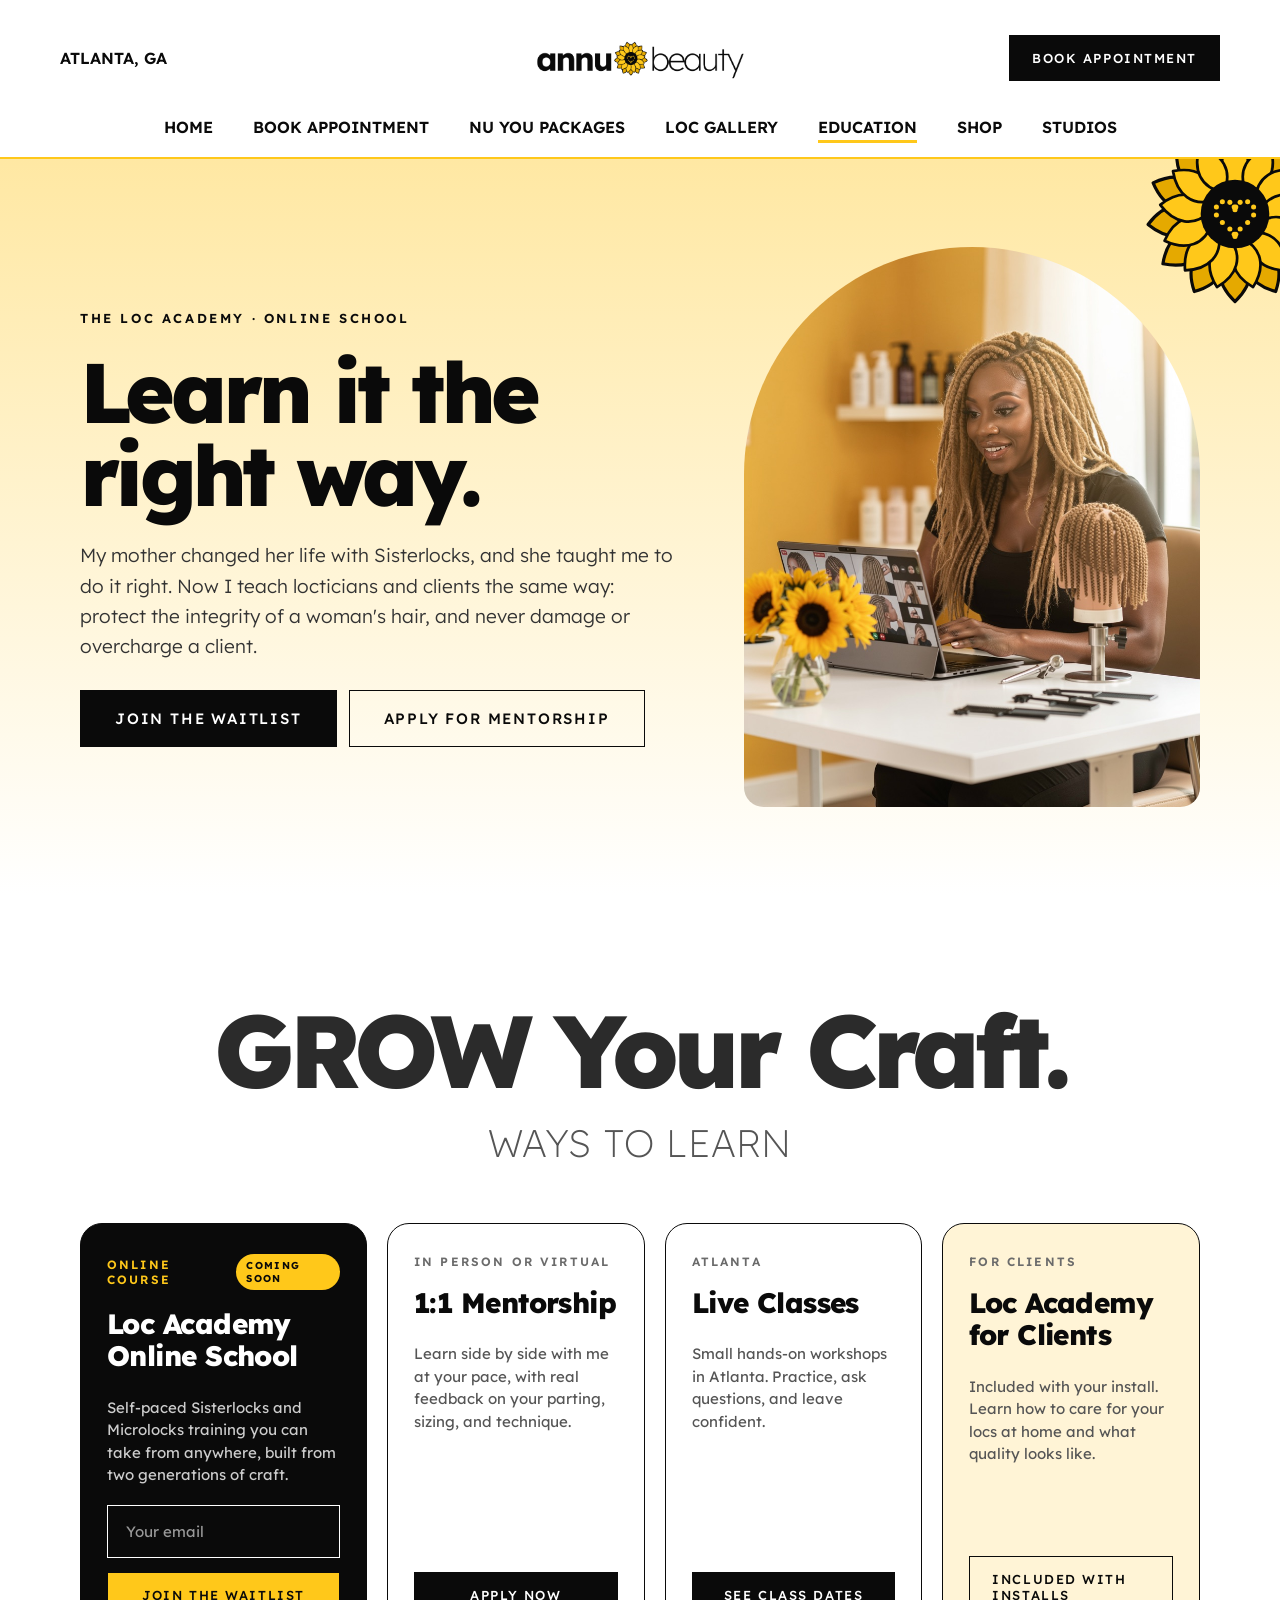
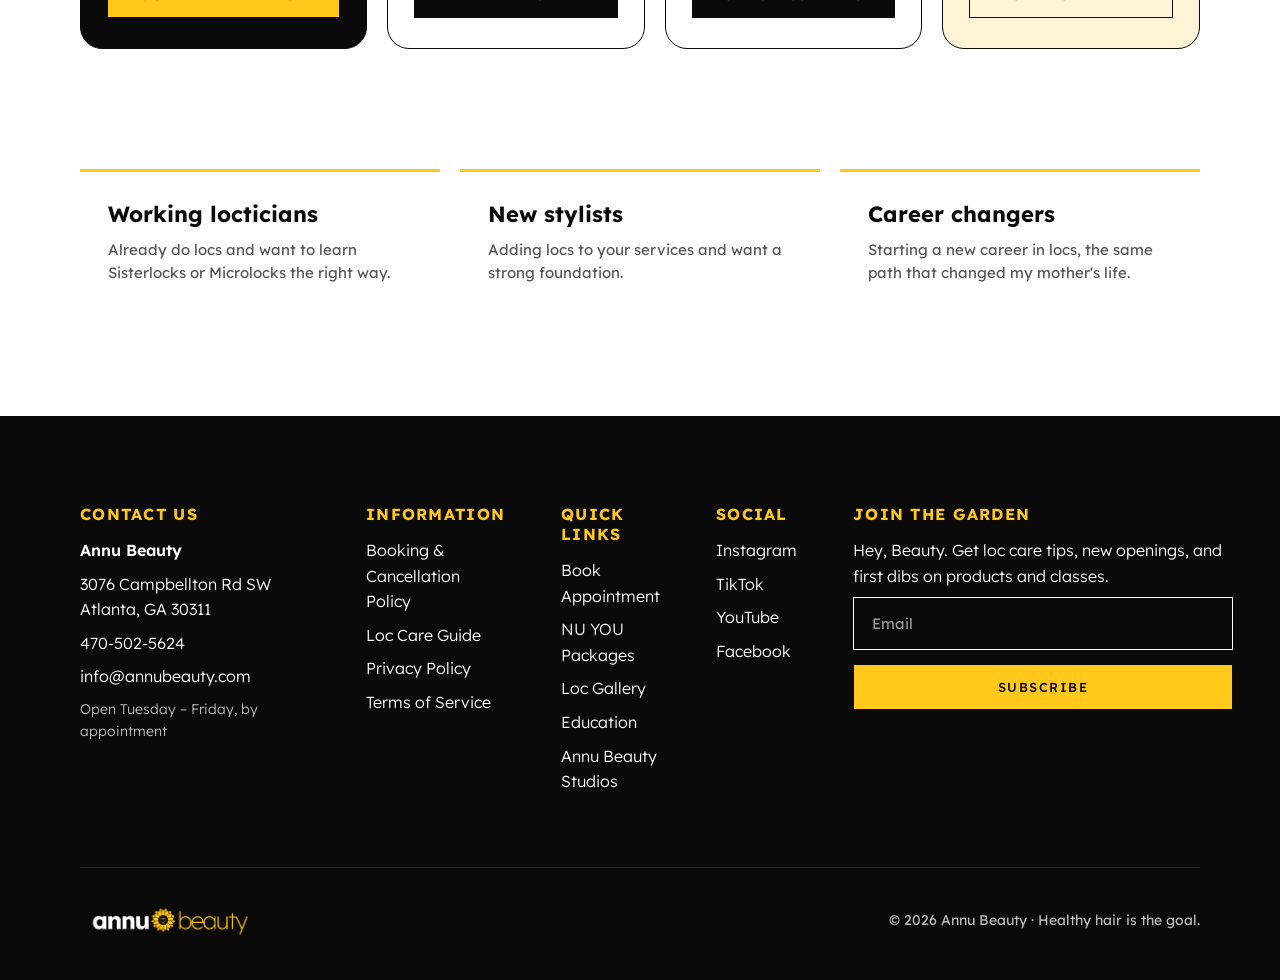
==== academy.html @ c5d7414b "Launch new sunflower website" ====
<!doctype html>
<html lang="en">
<head>
  <meta charset="utf-8">
  <meta name="viewport" content="width=device-width, initial-scale=1">
  <title>Loc Academy · Sisterlocks &amp; Microlocks Education · Annu Beauty</title>
  <meta name="description" content="Sisterlocks and Microlocks in Atlanta from a certified consultant trained by her mother. Book your consultation with Annu Beauty.">
  <link rel="icon" href="images/sunflower.svg">
  <link rel="preconnect" href="https://fonts.googleapis.com">
  <link rel="preconnect" href="https://fonts.gstatic.com" crossorigin>
  <link href="https://fonts.googleapis.com/css2?family=Lexend:wght@200;300;400;500;600;700;800&display=swap" rel="stylesheet">
  <link rel="stylesheet" href="styles.css">
  <script src="script.js" defer></script>
</head>
<body>

<header class="site-header">
  <div class="header-top">
    <div class="header-side">
      <button class="menu-toggle" aria-label="Open menu" aria-expanded="false"><svg width="24" height="24" viewBox="0 0 24 24"><path d="M3 6H21M3 12H21M3 18H21" stroke="#0A0A0A" stroke-width="2" stroke-linecap="round"/></svg></button>
      <span class="location">ATLANTA, GA</span>
    </div>
    <a class="logo" href="index.html"><img src="images/logo.png" alt="Annu Beauty"></a>
    <div class="header-side right">
      <a class="btn btn-ink btn-sm" data-book href="book.html"><span class="hide-sm">Book Appointment</span><span class="show-sm">Book</span></a>
    </div>
  </div>
  <nav class="main-nav">
    <a href="index.html">HOME</a>
    <a href="book.html">BOOK APPOINTMENT</a>
    <a href="index.html#packages">NU YOU PACKAGES</a>
    <a href="index.html#gallery">LOC GALLERY</a>
    <a href="academy.html" class="active">EDUCATION</a>
    <a href="shop.html">SHOP</a>
    <a href="studios.html">STUDIOS</a>
  </nav>
</header>

<main>
<section class="academy-hero">
  <img class="bloom" src="images/sunflower.svg" alt="" style="right:-60px;top:-50px;width:210px;height:210px;--r:18deg">
  <div class="wrap">
    <div class="reveal">
      <span class="eyebrow">The Loc Academy · Online school</span>
      <h1>Learn it the right way.</h1>
      <p>My mother changed her life with Sisterlocks, and she taught me to do it right. Now I teach locticians and clients the same way: protect the integrity of a woman's hair, and never damage or overcharge a client.</p>
      <div class="btn-row">
        <a class="btn btn-ink" href="#waitlist">Join the waitlist</a>
        <a class="btn btn-ghost" href="mailto:info@annubeauty.com?subject=Mentorship%20application">Apply for mentorship</a>
      </div>
    </div>
    <img class="img reveal" src="images/academy.jpg" alt="Loctician teaching an online loc class with sunflowers on the desk">
  </div>
</section>

<section class="pad">
  <div class="wrap">
    <div class="section-head reveal">
      <h2 class="mega">GROW Your Craft.</h2>
      <p class="sub">Ways to learn</p>
    </div>
    <div class="package-grid">
      <article class="package signature reveal" id="waitlist">
        <div class="row-between"><span class="num">ONLINE COURSE</span><span class="badge">COMING SOON</span></div>
        <h3>Loc Academy Online School</h3>
        <p class="lead" style="flex-grow:1">Self-paced Sisterlocks and Microlocks training you can take from anywhere, built from two generations of craft.</p>
        <form class="signup" data-signup>
          <input type="email" placeholder="Your email" aria-label="Your email" required>
          <button class="btn btn-sun btn-sm" type="submit">Join the waitlist</button>
        </form>
      </article>
      <article class="package reveal">
        <span class="num">IN PERSON OR VIRTUAL</span>
        <h3>1:1 Mentorship</h3>
        <p class="lead" style="flex-grow:1">Learn side by side with me at your pace, with real feedback on your parting, sizing, and technique.</p>
        <a class="btn btn-ink btn-sm btn-block" href="mailto:info@annubeauty.com?subject=Mentorship%20application">Apply now</a>
      </article>
      <article class="package reveal">
        <span class="num">ATLANTA</span>
        <h3>Live Classes</h3>
        <p class="lead" style="flex-grow:1">Small hands-on workshops in Atlanta. Practice, ask questions, and leave confident.</p>
        <a class="btn btn-ink btn-sm btn-block" href="mailto:info@annubeauty.com?subject=Live%20class%20dates">See class dates</a>
      </article>
      <article class="package reveal" style="background:var(--cream)">
        <span class="num">FOR CLIENTS</span>
        <h3>Loc Academy for Clients</h3>
        <p class="lead" style="flex-grow:1">Included with your install. Learn how to care for your locs at home and what quality looks like.</p>
        <span class="btn btn-ghost btn-sm btn-block">Included with installs</span>
      </article>
    </div>
  </div>
</section>

<div class="wrap">
  <div class="who-for">
    <div class="reveal"><h3>Working locticians</h3><p>Already do locs and want to learn Sisterlocks or Microlocks the right way.</p></div>
    <div class="reveal"><h3>New stylists</h3><p>Adding locs to your services and want a strong foundation.</p></div>
    <div class="reveal"><h3>Career changers</h3><p>Starting a new career in locs, the same path that changed my mother's life.</p></div>
  </div>
</div>
</main>

<footer class="site-footer">
  <div class="wrap">
    <div class="footer-cols">
      <div class="contact-col">
        <h4>CONTACT US</h4>
        <p class="strong">Annu Beauty</p>
        <p>3076 Campbellton Rd SW<br>Atlanta, GA 30311</p>
        <a href="tel:+14705025624">470-502-5624</a>
        <a href="mailto:info@annubeauty.com">info@annubeauty.com</a>
        <p class="small">Open Tuesday – Friday, by appointment</p>
      </div>
      <div class="info-col">
        <h4>INFORMATION</h4>
        <a href="book.html#policies">Booking &amp; Cancellation Policy</a>
        <a href="academy.html">Loc Care Guide</a>
        <a href="#">Privacy Policy</a>
        <a href="#">Terms of Service</a>
      </div>
      <div>
        <h4>QUICK LINKS</h4>
        <a href="book.html">Book Appointment</a>
        <a href="index.html#packages">NU YOU Packages</a>
        <a href="index.html#gallery">Loc Gallery</a>
        <a href="academy.html">Education</a>
        <a href="studios.html">Annu Beauty Studios</a>
      </div>
      <div>
        <h4>SOCIAL</h4>
        <a href="#">Instagram</a>
        <a href="#">TikTok</a>
        <a href="#">YouTube</a>
        <a href="#">Facebook</a>
      </div>
      <div class="signup-col">
        <h4>JOIN THE GARDEN</h4>
        <p>Hey, Beauty. Get loc care tips, new openings, and first dibs on products and classes.</p>
        <form class="signup" data-signup>
          <input type="email" placeholder="Email" aria-label="Email" required>
          <button class="btn btn-sun btn-sm" type="submit">Subscribe</button>
        </form>
      </div>
    </div>
    <div class="footer-bottom">
      <img src="images/logo-on-black.png" alt="Annu Beauty">
      <span>© 2026 Annu Beauty · Healthy hair is the goal.</span>
    </div>
  </div>
</footer>

</body>
</html>
---- styles.css ----
/* Annu Beauty — sunflower brand. Colors and type from annu-beauty/context/brand.md */
:root {
  --sun: #FFC81A;
  --ink: #0A0A0A;
  --paper: #FFFFFF;
  --cream: #FFF4D6;
  --wash: #FFE8A3;
  --text: #2B2B2B;
  --muted: #555555;
  --line: #E8E8E8;
  --dark-line: #333333;
  --gutter: 80px;
}

* { box-sizing: border-box; margin: 0; padding: 0; }
html { scroll-behavior: smooth; }
body {
  font-family: "Lexend", system-ui, sans-serif;
  color: var(--ink);
  background: var(--paper);
  -webkit-font-smoothing: antialiased;
  overflow-x: hidden;
}
img { display: block; max-width: 100%; }
a { color: inherit; text-decoration: none; }
button, input { font: inherit; }

.wrap { width: 100%; max-width: 1440px; margin: 0 auto; padding: 0 var(--gutter); }

/* ---------- Buttons ---------- */
.btn {
  display: inline-flex; align-items: center; justify-content: center;
  padding: 18px 34px; font-size: 15px; font-weight: 500; letter-spacing: 0.12em;
  text-transform: uppercase; border: 1.5px solid var(--ink); cursor: pointer;
  transition: transform .2s ease, box-shadow .2s ease, background .2s ease;
}
.btn:hover { transform: translateY(-2px); box-shadow: 4px 4px 0 var(--ink); }
.btn-ink { background: var(--ink); color: var(--paper); }
.btn-ink:hover { box-shadow: 4px 4px 0 var(--sun); }
.btn-sun { background: var(--sun); color: var(--ink); }
.btn-ghost { background: transparent; color: var(--ink); }
.btn-ghost-light { background: transparent; color: var(--paper); border-color: var(--paper); }
.btn-light { background: var(--paper); color: var(--ink); border-color: var(--paper); }
.btn-block { display: flex; width: 100%; }
.btn-sm { padding: 14px 22px; font-size: 13px; }
.btn-soft { text-transform: none; letter-spacing: 0.04em; font-weight: 300; font-size: 19px; }

/* ---------- Header ---------- */
.site-header { position: sticky; top: 0; z-index: 50; background: var(--paper); border-bottom: 2px solid var(--sun); }
.header-top { display: flex; align-items: center; justify-content: space-between; padding: 26px 60px 12px; }
.header-side { width: 380px; display: flex; align-items: center; gap: 26px; }
.header-side.right { justify-content: flex-end; }
.location { font-size: 16px; font-weight: 600; }
.logo img { width: 240px; height: auto; }
.icon-btn { width: 24px; height: 24px; display: inline-flex; }
.main-nav { display: flex; justify-content: center; gap: 40px; padding: 14px 60px 20px; }
.main-nav a { font-size: 16px; font-weight: 600; position: relative; }
.main-nav a::after { content: ""; position: absolute; left: 0; right: 0; bottom: -6px; height: 3px; background: var(--sun); transform: scaleX(0); transition: transform .25s ease; }
.main-nav a:hover::after, .main-nav a.active::after { transform: scaleX(1); }
.menu-toggle { display: none; background: none; border: 0; cursor: pointer; }

/* ---------- Headlines ---------- */
.mega { font-weight: 800; letter-spacing: -0.06em; line-height: 1; color: var(--text); }
.sub { font-weight: 200; letter-spacing: 0.02em; color: var(--text); text-transform: uppercase; }
.eyebrow { font-size: 13px; font-weight: 600; letter-spacing: 0.2em; text-transform: uppercase; }
.section-head { text-align: center; display: flex; flex-direction: column; align-items: center; gap: 6px; margin-bottom: 56px; }
.section-head .mega { font-size: clamp(44px, 8vw, 120px); }
.section-head .sub { font-size: clamp(18px, 3vw, 46px); }
.section-head p { color: var(--muted); font-size: 18px; margin-top: 12px; }
section { position: relative; }
.pad { padding: 104px 0 120px; }

/* ---------- Decorative sunflowers ---------- */
.bloom { position: absolute; pointer-events: none; z-index: 1; animation: sway 6s ease-in-out infinite; }
.bloom.slow { animation-duration: 9s; }
@keyframes sway { 0%,100% { transform: rotate(var(--r, 0deg)); } 50% { transform: rotate(calc(var(--r, 0deg) + 10deg)); } }

/* ---------- Scroll reveal ---------- */
.reveal { opacity: 0; transform: translateY(30px); transition: opacity .8s ease, transform .8s ease; }
.reveal.in { opacity: 1; transform: none; }

/* ---------- Welcome hero ---------- */
.hero { position: relative; height: 900px; overflow: hidden; background: linear-gradient(180deg, var(--wash) 0%, #FFF4D6 55%, var(--paper) 100%); }
.hero .ghost { position: absolute; top: 0; width: 380px; height: 760px; opacity: .3; background-size: cover; }
.hero .ghost.l { left: -150px; background-position: 45% 20%; }
.hero .ghost.r { right: -150px; background-position: 100% 40%; }
.hero .arch { position: absolute; background-size: cover; border-radius: 999px 999px 0 0; }
.hero .arch.side { top: 290px; width: 400px; height: 480px; }
.hero .arch.l { left: calc(50% - 590px); background-position: 100% 30%; }
.hero .arch.r { left: calc(50% + 190px); background-position: 47% 20%; }
.hero .arch.center { top: 20px; left: calc(50% - 280px); width: 560px; height: 760px; background-position: 55% 30%; animation: slowzoom 18s ease-in-out infinite alternate; }
@keyframes slowzoom { from { background-size: 100%; } to { background-size: 108%; } }
.hero .fade { position: absolute; left: 0; right: 0; top: 560px; height: 340px; background: linear-gradient(180deg, rgba(255,255,255,0) 0%, rgba(255,255,255,.85) 55%, #fff 75%); }
.hero .headline { position: absolute; left: 0; right: 0; top: 680px; text-align: center; z-index: 2; }
.hero .headline .mega { font-size: clamp(56px, 10.5vw, 150px); }
.hero .headline .sub { font-size: clamp(20px, 4vw, 58px); line-height: 1.1; }
.quick-book { display: flex; justify-content: center; gap: 8px; padding: 8px 20px 72px; }
.welcome-note { display: flex; align-items: center; justify-content: center; gap: 20px; padding: 0 20px 96px; color: var(--muted); font-size: 18px; font-weight: 300; text-align: center; }
.welcome-note img { width: 44px; animation: spin 14s linear infinite; }
@keyframes spin { to { transform: rotate(360deg); } }

/* ---------- Service cards ---------- */
.service-cards { display: grid; grid-template-columns: 1fr 1fr; gap: 52px; }
.service-card { position: relative; height: 760px; border-radius: 28px; overflow: hidden; display: flex; flex-direction: column; justify-content: flex-end; }
.service-card img { position: absolute; inset: 0; width: 100%; height: 100%; object-fit: cover; object-position: 50% 30%; transition: transform .8s ease; }
.service-card:hover img { transform: scale(1.05); }
.service-card::after { content: ""; position: absolute; inset: 0; background: linear-gradient(180deg, rgba(10,10,10,0) 55%, rgba(10,10,10,.75) 100%); }
.service-card .info { position: relative; z-index: 1; display: flex; align-items: flex-end; justify-content: space-between; padding: 36px; color: var(--paper); }
.service-card .tag { color: var(--sun); font-size: 13px; font-weight: 600; letter-spacing: .18em; }
.service-card h3 { font-size: 40px; font-weight: 800; letter-spacing: -.03em; }
.service-card .price { font-size: 17px; font-weight: 300; }

/* ---------- Packages ---------- */
.packages { background: linear-gradient(180deg, var(--cream) 0%, var(--paper) 60%); overflow: hidden; }
.package-grid { display: grid; grid-template-columns: repeat(4, 1fr); gap: 20px; }
.package { display: flex; flex-direction: column; gap: 18px; padding: 30px 26px; border: 1.5px solid var(--ink); border-radius: 22px; background: var(--paper); transition: transform .3s ease, box-shadow .3s ease; }
.package:hover { transform: translateY(-6px); box-shadow: 8px 8px 0 var(--sun); }
.package .num { font-size: 12px; font-weight: 600; letter-spacing: .18em; color: #6B6B6B; }
.package h3 { font-size: 28px; font-weight: 800; letter-spacing: -.02em; line-height: 1.15; }
.package .lead { color: var(--muted); font-size: 15px; line-height: 1.5; margin-top: 6px; }
.package .price-box { padding: 14px 0; border-top: 1px solid var(--line); border-bottom: 1px solid var(--line); }
.package .price { font-size: 30px; font-weight: 300; }
.package .price-note { font-size: 13px; color: #6B6B6B; line-height: 1.5; }
.package ul { list-style: none; display: flex; flex-direction: column; gap: 10px; flex-grow: 1; }
.package li { position: relative; padding-left: 18px; font-size: 14px; line-height: 1.5; color: #222; }
.package li::before { content: ""; position: absolute; left: 0; top: 7px; width: 8px; height: 8px; border-radius: 50%; background: var(--sun); }
.package.signature { background: var(--ink); color: var(--paper); position: relative; }
.package.signature .num, .package.signature .price { color: var(--sun); }
.package.signature .lead, .package.signature .price-note { color: #CCC; }
.package.signature .price-box { border-color: var(--dark-line); }
.package.signature li { color: var(--paper); }
.badge { display: inline-block; padding: 5px 10px; background: var(--sun); color: var(--ink); border-radius: 999px; font-size: 10px; font-weight: 700; letter-spacing: .14em; }
.row-between { display: flex; align-items: center; justify-content: space-between; gap: 10px; }

/* ---------- Testimonials / gallery ---------- */
.gallery { border-top: 2px solid var(--sun); overflow: hidden; }
.gallery .section-head .mega { font-size: clamp(28px, 4.5vw, 64px); letter-spacing: -.03em; color: var(--ink); }
.gallery .section-head .sub { font-size: clamp(13px, 1.7vw, 24px); font-weight: 300; letter-spacing: .04em; }
.client-grid { display: grid; grid-template-columns: repeat(3, 1fr); gap: 28px; }
.client { text-align: center; display: flex; flex-direction: column; align-items: center; gap: 14px; }
.client .photo { width: 100%; aspect-ratio: 408/420; overflow: hidden; }
.client .photo img { width: 100%; height: 100%; object-fit: cover; transition: transform .6s ease; }
.client:hover .photo img { transform: scale(1.05); }
.client h3 { font-size: 20px; font-weight: 700; padding-top: 6px; }
.client p { font-size: 17px; font-weight: 300; font-style: italic; line-height: 1.55; color: #222; }
.center { display: flex; justify-content: center; margin-top: 56px; }

/* ---------- Footer ---------- */
.site-footer { background: var(--ink); color: var(--paper); position: relative; overflow: hidden; }
.footer-cols { display: grid; grid-template-columns: 230px 1fr 1fr 1fr 380px; gap: 56px; padding: 88px 0 64px; }
.footer-cols h4 { color: var(--sun); font-size: 16px; font-weight: 700; letter-spacing: .08em; margin-bottom: 14px; }
.footer-cols a, .footer-cols p { display: block; font-size: 16px; font-weight: 300; line-height: 1.6; margin-bottom: 8px; }
.footer-cols a:hover { color: var(--sun); }
.footer-cols .strong { font-weight: 600; }
.footer-cols .small { font-size: 14px; color: #BBB; }
.signup { display: flex; flex-direction: column; gap: 14px; }
.signup input { padding: 16px 18px; border: 1px solid var(--paper); background: transparent; color: var(--paper); font-size: 15px; }
.signup input::placeholder { color: #999; }
.footer-bottom { display: flex; align-items: center; justify-content: space-between; padding: 28px 0 36px; border-top: 1px solid #2A2A2A; color: #BBB; font-size: 14px; }
.footer-bottom img { width: 180px; }

/* ---------- Page title band ---------- */
.page-title { text-align: center; padding: 88px 20px 64px; background: linear-gradient(180deg, var(--wash) 0%, var(--paper) 100%); overflow: hidden; }
.page-title .mega { font-size: clamp(50px, 8.5vw, 120px); }
.page-title .sub { font-size: clamp(20px, 3.2vw, 46px); margin-top: 6px; }
.page-title p { color: var(--muted); font-size: 18px; margin-top: 18px; }

/* ---------- Book page ---------- */
.steps { display: grid; grid-template-columns: repeat(3, 1fr); gap: 20px; padding: 24px 0 72px; }
.step { display: flex; gap: 18px; align-items: flex-start; padding: 28px; border: 1.5px solid var(--ink); border-radius: 20px; }
.step .dot { width: 52px; height: 52px; border-radius: 50%; background: var(--sun); display: flex; align-items: center; justify-content: center; font-size: 22px; font-weight: 800; flex-shrink: 0; }
.step .dot.ink { background: var(--ink); color: var(--sun); }
.step h3 { font-size: 22px; font-weight: 700; margin-bottom: 6px; }
.step p { color: var(--muted); font-size: 15px; line-height: 1.5; }
.book-online { background: var(--sun); padding: 112px 0; overflow: hidden; }
.book-online .wrap { display: grid; grid-template-columns: 470px 1fr; gap: 72px; align-items: center; }
.book-online h2 { font-size: clamp(36px, 5vw, 66px); font-weight: 800; letter-spacing: -.05em; line-height: 1.03; margin: 24px 0; }
.book-online p { font-size: 18px; font-weight: 300; line-height: 1.55; }
.checks { list-style: none; margin-top: 22px; display: flex; flex-direction: column; gap: 10px; font-size: 15px; font-weight: 500; }
.embed { background: var(--paper); border: 2px solid var(--ink); border-radius: 24px; overflow: hidden; box-shadow: 10px 10px 0 var(--ink); min-height: 640px; display: flex; flex-direction: column; }
.embed-bar { display: flex; justify-content: space-between; padding: 16px 24px; border-bottom: 1px solid var(--line); font-size: 15px; font-weight: 600; }
.embed-bar span { font-size: 12px; font-weight: 400; letter-spacing: .1em; color: #888; }
.embed iframe { flex-grow: 1; width: 100%; border: 0; }
.embed-fallback { flex-grow: 1; display: grid; grid-template-columns: 52% 1fr; }
.svc { display: flex; justify-content: space-between; padding: 20px 24px; border-bottom: 1px solid #F0F0F0; border-right: 1px solid var(--line); cursor: pointer; transition: background .2s; }
.svc:hover, .svc.on { background: #FFF8E1; }
.svc b { display: block; font-size: 15px; font-weight: 600; }
.svc small { color: #888; font-size: 13px; }
.cal { padding: 24px; display: flex; flex-direction: column; gap: 18px; }
.days, .times { display: flex; flex-wrap: wrap; gap: 8px; }
.day { width: 56px; padding: 10px 0; text-align: center; border: 1px solid var(--line); border-radius: 10px; cursor: pointer; background: none; }
.day small { display: block; font-size: 11px; color: #888; }
.day b { font-size: 17px; }
.day.on { background: var(--ink); color: var(--paper); border-color: var(--ink); }
.day.on small { color: var(--sun); }
.time { padding: 10px 16px; border: 1px solid var(--ink); border-radius: 999px; font-size: 13px; cursor: pointer; background: none; }
.time.on { background: var(--sun); font-weight: 600; }
.cal .btn { margin-top: auto; }
.policies { background: var(--ink); color: var(--paper); border-radius: 28px; padding: 56px; position: relative; overflow: hidden; }
.policies h2 { color: var(--sun); font-size: clamp(30px, 4vw, 56px); font-weight: 800; letter-spacing: -.03em; margin-bottom: 32px; }
.policy-grid { display: grid; grid-template-columns: repeat(4, 1fr); gap: 24px; }
.policy { padding: 26px; border: 1px solid var(--dark-line); border-radius: 18px; }
.policy .n { color: var(--sun); font-size: 12px; font-weight: 600; letter-spacing: .18em; }
.policy h3 { font-size: 22px; font-weight: 700; margin: 10px 0; }
.policy p { color: #CCC; font-size: 15px; line-height: 1.55; }
.policy.hl { background: var(--sun); border-color: var(--sun); color: var(--ink); }
.policy.hl .n, .policy.hl p { color: var(--ink); }

/* ---------- Studios ---------- */
.studios-hero { background: var(--ink); color: var(--paper); padding: 80px 0; overflow: hidden; }
.studios-hero .wrap { display: grid; grid-template-columns: 560px 1fr; gap: 64px; align-items: center; }
.studios-hero h1 { font-size: clamp(40px, 5vw, 72px); font-weight: 800; letter-spacing: -.05em; line-height: 1.03; margin: 26px 0; }
.studios-hero p { color: #CCC; font-size: 18px; font-weight: 300; line-height: 1.55; }
.studios-hero .addr { color: var(--sun); font-size: 15px; font-weight: 500; margin: 22px 0 26px; }
.studios-logo { width: 300px; }
.photo-stack { display: grid; gap: 16px; }
.photo-stack img { width: 100%; object-fit: cover; border-radius: 24px; }
.photo-stack .big { height: 400px; }
.photo-stack .pair { display: grid; grid-template-columns: 1fr 1fr; gap: 16px; }
.photo-stack .pair img { height: 200px; border-radius: 20px; }
.offer-bar { background: var(--sun); display: flex; justify-content: center; align-items: center; gap: 28px; padding: 22px 20px; text-align: center; flex-wrap: wrap; }
.offer-bar b { font-weight: 800; letter-spacing: .08em; font-size: 16px; }
.rent-grid { display: grid; grid-template-columns: repeat(3, 1fr); gap: 22px; }
.chips { display: flex; flex-wrap: wrap; justify-content: center; gap: 12px; max-width: 1100px; margin: 0 auto 40px; }
.chip { padding: 12px 22px; border: 1.5px solid var(--ink); border-radius: 999px; font-size: 16px; font-weight: 500; }
.chip.on { background: var(--sun); font-weight: 600; }
.who { background: linear-gradient(180deg, var(--cream) 0%, var(--paper) 100%); padding: 88px 0; text-align: center; }
.who h2 { font-size: clamp(24px, 3.4vw, 48px); font-weight: 800; letter-spacing: -.03em; margin-bottom: 28px; }

/* ---------- Shop ---------- */
.shop-hero { background: var(--sun); padding: 96px 0; overflow: hidden; }
.shop-hero .wrap { display: grid; grid-template-columns: 1fr auto; gap: 56px; align-items: center; }
.shop-hero h1 { font-size: clamp(50px, 7.6vw, 110px); font-weight: 800; letter-spacing: -.06em; line-height: .95; margin: 24px 0; }
.shop-hero p { font-size: 20px; font-weight: 300; line-height: 1.55; max-width: 600px; }
.waitlist { display: flex; max-width: 600px; margin-top: 24px; }
.waitlist input { flex-grow: 1; padding: 20px 22px; border: 2px solid var(--ink); background: var(--paper); font-size: 16px; min-width: 0; }
.waitlist .btn { border-width: 2px; }
.bottles { display: flex; align-items: flex-end; gap: 28px; }
.bottles svg { animation: bob 4s ease-in-out infinite; }
.bottles svg:nth-child(2) { animation-delay: .6s; }
.bottles svg:nth-child(3) { animation-delay: 1.2s; }
@keyframes bob { 0%,100% { transform: translateY(0); } 50% { transform: translateY(-10px); } }
.product-grid { display: grid; grid-template-columns: repeat(3, 1fr); gap: 22px; }
.product { display: flex; flex-direction: column; align-items: center; gap: 14px; padding: 36px 28px; border: 1.5px solid var(--ink); border-radius: 24px; text-align: center; }
.product svg { height: 230px; width: auto; }
.product h3 { font-size: 24px; font-weight: 800; }
.product p { color: var(--muted); font-size: 15px; line-height: 1.55; }
.product.dark { background: var(--ink); color: var(--paper); }
.product.dark p { color: #CCC; }
.note { text-align: center; color: #6B6B6B; font-size: 13px; margin-top: 40px; }

/* ---------- Academy ---------- */
.academy-hero { padding: 88px 0; background: linear-gradient(180deg, var(--wash) 0%, var(--paper) 100%); overflow: hidden; }
.academy-hero .wrap { display: grid; grid-template-columns: 600px 1fr; gap: 64px; align-items: center; }
.academy-hero h1 { font-size: clamp(48px, 6.6vw, 96px); font-weight: 800; letter-spacing: -.055em; line-height: .98; margin: 24px 0; }
.academy-hero p { color: #333; font-size: 19px; font-weight: 300; line-height: 1.6; }
.academy-hero .img { height: 560px; border-radius: 280px 280px 24px 24px; object-fit: cover; width: 100%; }
.btn-row { display: flex; gap: 12px; flex-wrap: wrap; margin-top: 28px; }
.who-for { display: grid; grid-template-columns: repeat(3, 1fr); gap: 20px; padding-bottom: 104px; }
.who-for div { padding: 28px; border-top: 3px solid var(--sun); }
.who-for h3 { font-size: 22px; font-weight: 700; margin-bottom: 10px; }
.who-for p { color: var(--muted); font-size: 15px; line-height: 1.55; }

/* ---------- Phone ---------- */
@media (max-width: 1100px) {
  :root { --gutter: 32px; }
  .package-grid, .policy-grid { grid-template-columns: 1fr 1fr; }
  .footer-cols { grid-template-columns: 1fr 1fr 1fr; }
  .footer-cols .signup-col { grid-column: 1 / -1; }
  .header-side { width: auto; }
  .main-nav { gap: 24px; }
  .studios-hero .wrap, .academy-hero .wrap, .book-online .wrap { grid-template-columns: 1fr; }
}

@media (max-width: 760px) {
  :root { --gutter: 20px; }
  .header-top { padding: 14px 20px; }
  .location, .header-side .icon-btn { display: none; }
  .menu-toggle { display: inline-flex; }
  .logo img { width: 150px; }
  .header-side.right .btn { padding: 10px 12px; font-size: 11px; }
  .main-nav { display: none; flex-direction: column; gap: 0; padding: 0 20px 12px; }
  .main-nav.open { display: flex; }
  .main-nav a { padding: 14px 0; border-top: 1px solid var(--line); }
  .main-nav a::after { display: none; }
  .header-side { gap: 0; }

  .hero { height: 620px; }
  .hero .ghost { display: none; }
  .hero .arch.center { top: 24px; left: calc(50% - 130px); width: 260px; height: 420px; }
  .hero .arch.side { top: 130px; width: 150px; height: 300px; }
  .hero .arch.l { left: -40px; }
  .hero .arch.r { left: auto; right: -40px; }
  .hero .fade { top: 330px; height: 180px; }
  .hero .headline { top: 450px; }
  .quick-book { flex-direction: column; padding: 8px 20px 40px; }
  .quick-book .btn { width: 100%; }
  .btn-soft { font-size: 16px; }
  .welcome-note { font-size: 14px; gap: 10px; padding-bottom: 56px; }
  .welcome-note img { width: 30px; }

  .pad { padding: 48px 0; }
  .section-head { margin-bottom: 28px; }
  .service-cards, .package-grid, .client-grid, .steps, .policy-grid, .rent-grid, .product-grid, .who-for { grid-template-columns: 1fr; }
  .service-cards { gap: 20px; }
  .service-card { height: 440px; border-radius: 22px; }
  .service-card .info { padding: 22px; }
  .service-card h3 { font-size: 28px; }
  .package { padding: 22px; }
  .client-grid { gap: 36px; }
  .footer-cols { grid-template-columns: 1fr 1fr; gap: 26px; padding: 40px 0 28px; }
  .footer-cols .contact-col, .footer-cols .info-col { grid-column: 1 / -1; }
  .footer-cols .info-col { display: none; }
  .footer-cols .signup-col { order: -1; }
  .footer-bottom { flex-direction: column; gap: 10px; font-size: 12px; }
  .footer-bottom img { width: 150px; }

  .page-title { padding: 44px 20px 28px; }
  .page-title p { font-size: 14px; }
  .step { padding: 18px; }
  .step .dot { width: 38px; height: 38px; font-size: 16px; }
  .step h3 { font-size: 17px; }
  .book-online { padding: 36px 0; }
  .embed { min-height: 0; box-shadow: 6px 6px 0 var(--ink); }
  .embed-fallback { grid-template-columns: 1fr; }
  .svc { border-right: 0; }
  .policies { padding: 36px 20px; border-radius: 0; margin: 0 -20px; }

  .studios-hero { padding: 36px 0; }
  .studios-logo { width: 200px; }
  .photo-stack .big { height: 230px; border-radius: 18px; }
  .photo-stack .pair img { height: 140px; }
  .offer-bar { flex-direction: column; gap: 4px; padding: 16px 20px; }
  .offer-bar b { font-size: 12px; }
  .offer-bar span { font-size: 12px; }
  .chip { padding: 9px 14px; font-size: 13px; }

  .shop-hero { padding: 40px 0; }
  .shop-hero .wrap { grid-template-columns: 1fr; gap: 24px; }
  .bottles { order: -1; justify-content: center; gap: 16px; }
  .bottles svg { height: auto; width: 26%; }
  .waitlist { flex-direction: column; gap: 8px; }
  .product { flex-direction: row; text-align: left; padding: 18px; gap: 16px; }
  .product svg { height: 124px; flex-shrink: 0; }
  .product h3 { font-size: 18px; }
  .product p { font-size: 13px; }

  .academy-hero { padding: 36px 0; }
  .academy-hero .img { height: 380px; border-radius: 175px 175px 20px 20px; order: -1; }
  .academy-hero .wrap { gap: 18px; }
  .academy-hero .wrap > div:first-child { order: 2; }
  .btn-row .btn { width: 100%; }
  .bloom { width: 110px !important; height: 110px !important; }
}

@media (prefers-reduced-motion: reduce) {
  *, *::before, *::after { animation: none !important; transition: none !important; }
  .reveal { opacity: 1; transform: none; }
}
.thanks { color: var(--sun); font-size: 16px; font-weight: 500; }
.show-sm { display: none; }
.experiences { padding-bottom: 120px; }
@media (max-width: 760px) {
  .hide-sm { display: none; }
  .show-sm { display: inline; }
  .experiences { padding-bottom: 48px; }
  .service-card .btn { padding: 12px 16px; font-size: 11px; white-space: nowrap; }
  .service-card .tag { font-size: 10px; }
}
.cal-note { color: var(--muted); font-size: 15px; line-height: 1.55; }
.cal-list { margin-top: 0; }
a.svc { color: var(--ink); }
.client p { font-style: normal; }
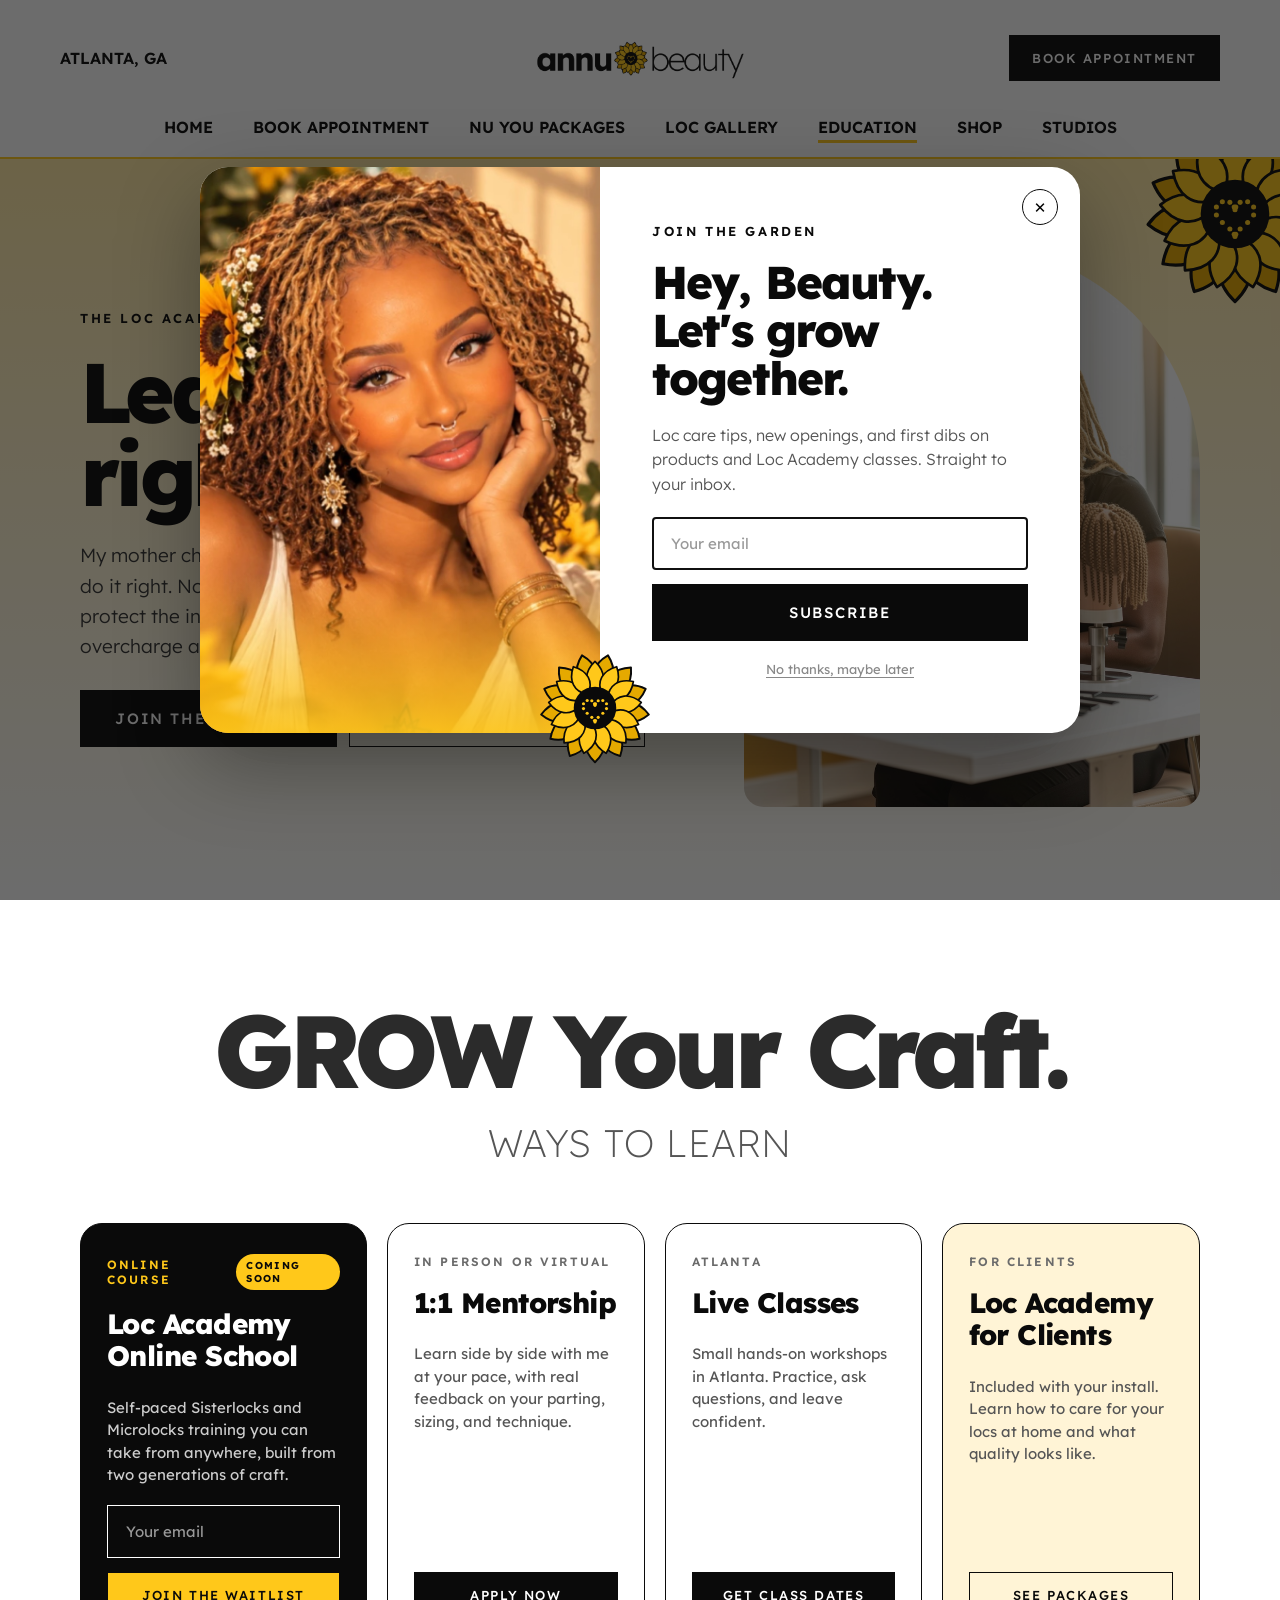
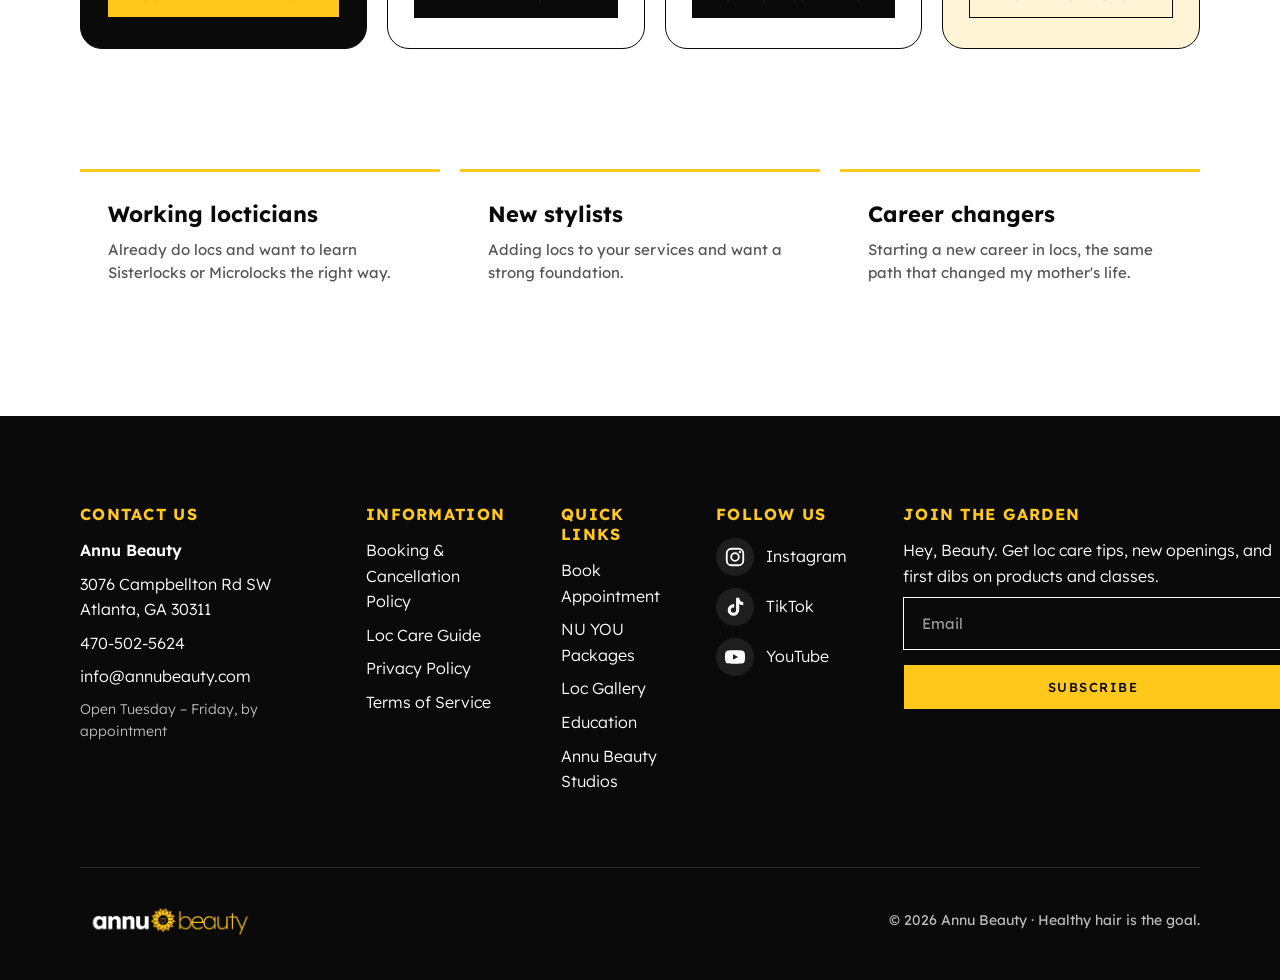
==== commit c9811d6f: "Add mailing list pop-up, Mailchimp signup, social icons" ====
--- a/academy.html
+++ b/academy.html
@@ -46,7 +46,7 @@
       <p>My mother changed her life with Sisterlocks, and she taught me to do it right. Now I teach locticians and clients the same way: protect the integrity of a woman's hair, and never damage or overcharge a client.</p>
       <div class="btn-row">
         <a class="btn btn-ink" href="#waitlist">Join the waitlist</a>
-        <a class="btn btn-ghost" href="mailto:info@annubeauty.com?subject=Mentorship%20application">Apply for mentorship</a>
+        <a class="btn btn-ghost" href="https://docs.google.com/forms/d/e/1FAIpQLSc4wisPu28rd94GVhMghmB7RxUP9-Iu64KyoMxXRundQj5q3A/viewform" target="_blank" rel="noopener">Apply for mentorship</a>
       </div>
     </div>
     <img class="img reveal" src="images/academy.jpg" alt="Loctician teaching an online loc class with sunflowers on the desk">
@@ -64,7 +64,7 @@
         <div class="row-between"><span class="num">ONLINE COURSE</span><span class="badge">COMING SOON</span></div>
         <h3>Loc Academy Online School</h3>
         <p class="lead" style="flex-grow:1">Self-paced Sisterlocks and Microlocks training you can take from anywhere, built from two generations of craft.</p>
-        <form class="signup" data-signup>
+        <form class="signup" data-signup="course">
           <input type="email" placeholder="Your email" aria-label="Your email" required>
           <button class="btn btn-sun btn-sm" type="submit">Join the waitlist</button>
         </form>
@@ -73,19 +73,19 @@
         <span class="num">IN PERSON OR VIRTUAL</span>
         <h3>1:1 Mentorship</h3>
         <p class="lead" style="flex-grow:1">Learn side by side with me at your pace, with real feedback on your parting, sizing, and technique.</p>
-        <a class="btn btn-ink btn-sm btn-block" href="mailto:info@annubeauty.com?subject=Mentorship%20application">Apply now</a>
+        <a class="btn btn-ink btn-sm btn-block" href="https://docs.google.com/forms/d/e/1FAIpQLSc4wisPu28rd94GVhMghmB7RxUP9-Iu64KyoMxXRundQj5q3A/viewform" target="_blank" rel="noopener">Apply now</a>
       </article>
       <article class="package reveal">
         <span class="num">ATLANTA</span>
         <h3>Live Classes</h3>
         <p class="lead" style="flex-grow:1">Small hands-on workshops in Atlanta. Practice, ask questions, and leave confident.</p>
-        <a class="btn btn-ink btn-sm btn-block" href="mailto:info@annubeauty.com?subject=Live%20class%20dates">See class dates</a>
+        <a class="btn btn-ink btn-sm btn-block" href="https://form.jotform.com/263006433712044" target="_blank" rel="noopener">Get class dates</a>
       </article>
       <article class="package reveal" style="background:var(--cream)">
         <span class="num">FOR CLIENTS</span>
         <h3>Loc Academy for Clients</h3>
         <p class="lead" style="flex-grow:1">Included with your install. Learn how to care for your locs at home and what quality looks like.</p>
-        <span class="btn btn-ghost btn-sm btn-block">Included with installs</span>
+        <a class="btn btn-ghost btn-sm btn-block" href="index.html#packages">See packages</a>
       </article>
     </div>
   </div>
@@ -127,16 +127,17 @@
         <a href="studios.html">Annu Beauty Studios</a>
       </div>
       <div>
-        <h4>SOCIAL</h4>
-        <a href="#">Instagram</a>
-        <a href="#">TikTok</a>
-        <a href="#">YouTube</a>
-        <a href="#">Facebook</a>
+        <h4>FOLLOW US</h4>
+        <div class="social-links">
+          <a class="social" href="https://www.instagram.com/annubeauty" target="_blank" rel="noopener" aria-label="Annu Beauty on Instagram"><svg viewBox="0 0 24 24" aria-hidden="true"><rect x="3" y="3" width="18" height="18" rx="5" fill="none" stroke="currentColor" stroke-width="2"/><circle cx="12" cy="12" r="4.2" fill="none" stroke="currentColor" stroke-width="2"/><circle cx="17.4" cy="6.6" r="1.3" fill="currentColor"/></svg><span>Instagram</span></a>
+          <a class="social" href="https://www.tiktok.com/@annubeauty_" target="_blank" rel="noopener" aria-label="Annu Beauty on TikTok"><svg viewBox="0 0 24 24" aria-hidden="true"><path fill="currentColor" d="M16.6 2h-3.4v13.4a2.9 2.9 0 1 1-2.9-2.9c.3 0 .6 0 .9.1V9.1a6.3 6.3 0 1 0 5.4 6.3V8.6a7.8 7.8 0 0 0 4.4 1.4V6.6a4.4 4.4 0 0 1-4.4-4.6z"/></svg><span>TikTok</span></a>
+          <a class="social" href="https://www.youtube.com/@annubeauty2723" target="_blank" rel="noopener" aria-label="Annu Beauty on YouTube"><svg viewBox="0 0 24 24" aria-hidden="true"><path fill="currentColor" d="M22.5 7.2a2.8 2.8 0 0 0-2-2C18.8 4.7 12 4.7 12 4.7s-6.8 0-8.5.5a2.8 2.8 0 0 0-2 2A29 29 0 0 0 1 12a29 29 0 0 0 .5 4.8 2.8 2.8 0 0 0 2 2c1.7.5 8.5.5 8.5.5s6.8 0 8.5-.5a2.8 2.8 0 0 0 2-2A29 29 0 0 0 23 12a29 29 0 0 0-.5-4.8zM9.8 15.1V8.9l5.6 3.1z"/></svg><span>YouTube</span></a>
+        </div>
       </div>
       <div class="signup-col">
         <h4>JOIN THE GARDEN</h4>
         <p>Hey, Beauty. Get loc care tips, new openings, and first dibs on products and classes.</p>
-        <form class="signup" data-signup>
+        <form class="signup" data-signup="newsletter">
           <input type="email" placeholder="Email" aria-label="Email" required>
           <button class="btn btn-sun btn-sm" type="submit">Subscribe</button>
         </form>
--- a/styles.css
+++ b/styles.css
@@ -371,3 +371,39 @@
 .cal-list { margin-top: 0; }
 a.svc { color: var(--ink); }
 .client p { font-style: normal; }
+.signup-error { color: #E5484D; font-size: 14px; margin-top: 4px; }
+.shop-hero .signup-error { color: #8A1C1C; }
+
+/* ---------- Mailing list pop-up (Paper "Pop-up A · Sunflower Split") ---------- */
+.mc-popup { position: fixed; inset: 0; z-index: 100; display: flex; align-items: center; justify-content: center; padding: 20px; background: rgba(10,10,10,.6); opacity: 0; visibility: hidden; transition: opacity .35s ease, visibility .35s; }
+.mc-popup.open { opacity: 1; visibility: visible; }
+body.popup-open { overflow: hidden; }
+.mc-popup-card { display: flex; width: 880px; max-width: 100%; min-height: 540px; background: var(--paper); border-radius: 28px; overflow: visible; position: relative; box-shadow: 0 30px 80px rgba(0,0,0,.35); transform: translateY(24px) scale(.97); transition: transform .45s cubic-bezier(.2,.8,.2,1); }
+.mc-popup.open .mc-popup-card { transform: none; }
+.mc-popup-photo { width: 400px; flex-shrink: 0; border-radius: 28px 0 0 28px; background: url(images/hero-main.jpg) 55% 25% / cover; position: relative; }
+.mc-popup-photo::after { content: ""; position: absolute; left: 0; right: 0; bottom: 0; height: 160px; border-radius: 0 0 0 28px; background: linear-gradient(180deg, rgba(255,200,26,0) 0%, rgba(255,200,26,.9) 100%); }
+.mc-popup-bloom { position: absolute; right: -60px; bottom: -40px; width: 130px; z-index: 2; animation: sway 6s ease-in-out infinite; --r: -14deg; }
+.mc-popup-body { position: relative; display: flex; flex-direction: column; justify-content: center; gap: 20px; padding: 56px 52px; flex-grow: 1; }
+.mc-popup-body h2 { font-size: 46px; font-weight: 800; letter-spacing: -.04em; line-height: 1.04; }
+.mc-popup-body p { color: var(--muted); font-size: 16px; font-weight: 300; line-height: 1.55; }
+.mc-popup-body .signup input { border-color: var(--ink); color: var(--ink); }
+.mc-popup-body .thanks { color: var(--ink); background: var(--cream); padding: 16px; border-radius: 12px; text-align: center; }
+.mc-popup-close { position: absolute; right: 22px; top: 22px; width: 36px; height: 36px; border-radius: 50%; border: 1.5px solid var(--ink); background: var(--paper); cursor: pointer; font-size: 15px; }
+.mc-popup-close:hover { background: var(--sun); }
+.mc-popup-later { background: none; border: 0; color: #888; font-size: 13px; cursor: pointer; text-decoration: underline; text-underline-offset: 3px; }
+@media (max-width: 760px) {
+  .mc-popup-card { flex-direction: column; min-height: 0; border-radius: 22px; }
+  .mc-popup-photo { width: 100%; height: 170px; border-radius: 22px 22px 0 0; background-position: 55% 22%; }
+  .mc-popup-photo::after { display: none; }
+  .mc-popup-bloom { left: 14px; right: auto; bottom: -36px; width: 80px; }
+  .mc-popup-body { padding: 34px 22px 22px; gap: 14px; }
+  .mc-popup-body h2 { font-size: 30px; }
+  .mc-popup-body p { font-size: 14px; }
+  .mc-popup-close { right: 14px; top: 14px; }
+}
+
+/* ---------- Social links ---------- */
+.social-links { display: flex; flex-direction: column; gap: 12px; }
+.footer-cols a.social { display: inline-flex; align-items: center; gap: 12px; margin: 0; }
+.social svg { width: 38px; height: 38px; padding: 8px; border-radius: 50%; background: #1E1E1E; color: var(--paper); transition: background .2s, color .2s, transform .2s; flex-shrink: 0; }
+.social:hover svg { background: var(--sun); color: var(--ink); transform: translateY(-2px); }
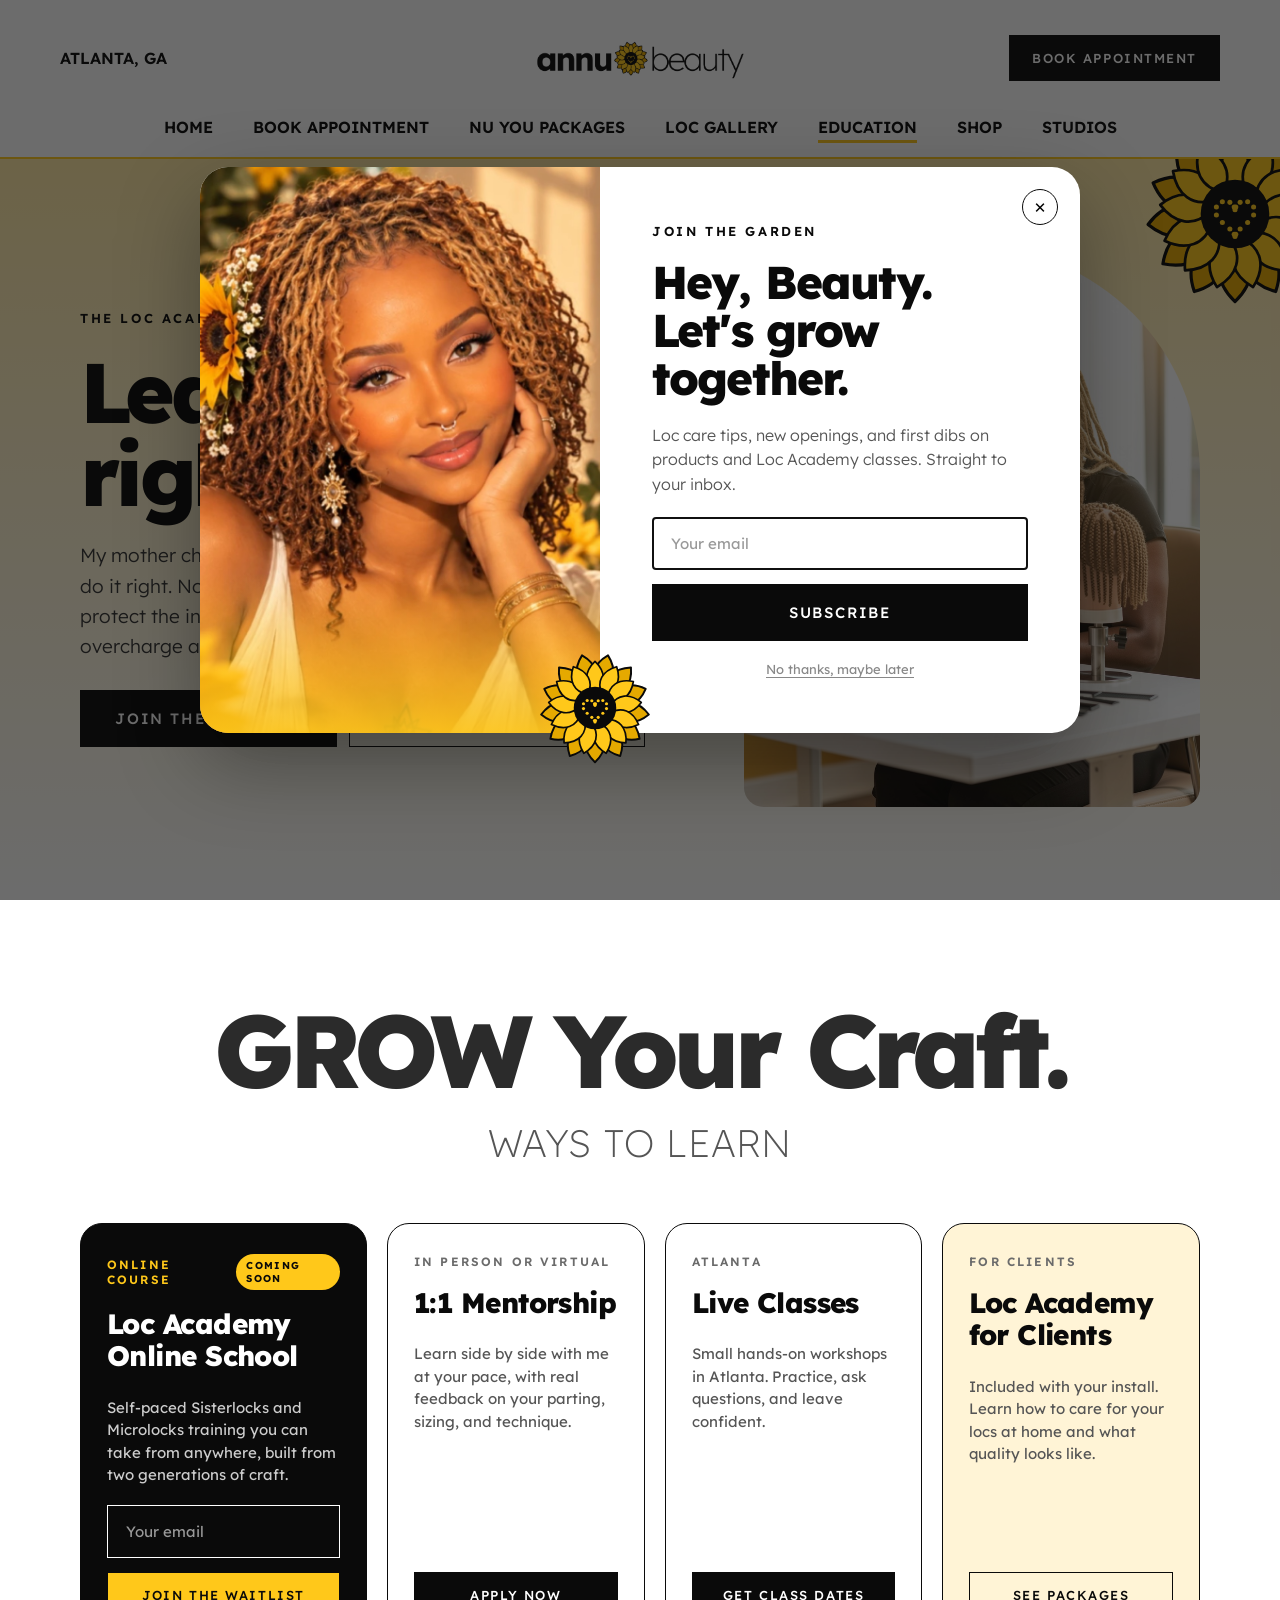
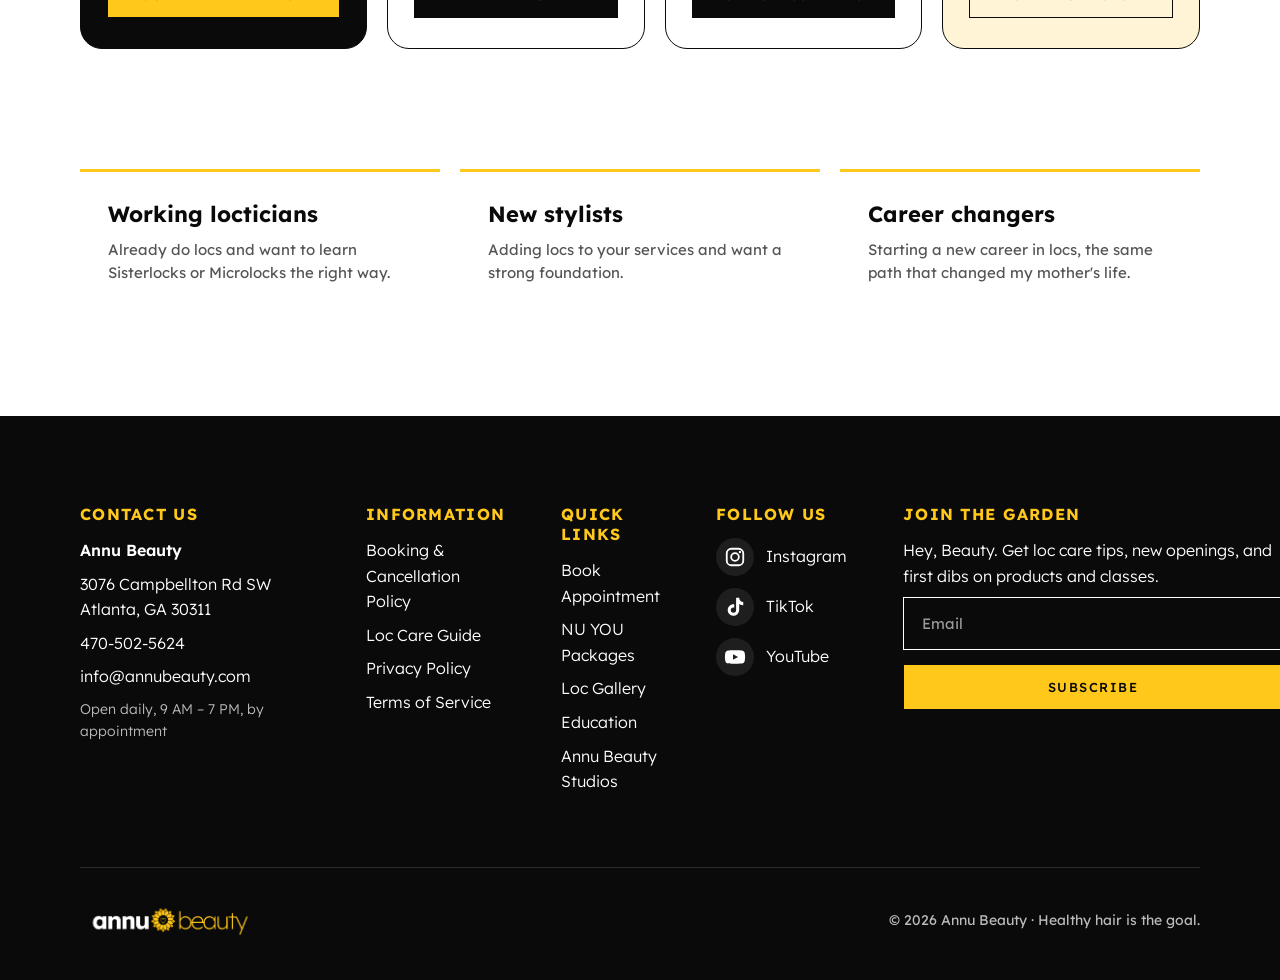
==== commit 7a0a3326: "SEO: titles, descriptions, schema, sitemap, hours Unique titles and meta descriptions per page, cano" ====
--- a/academy.html
+++ b/academy.html
@@ -3,8 +3,16 @@
 <head>
   <meta charset="utf-8">
   <meta name="viewport" content="width=device-width, initial-scale=1">
-  <title>Loc Academy · Sisterlocks &amp; Microlocks Education · Annu Beauty</title>
-  <meta name="description" content="Sisterlocks and Microlocks in Atlanta from a certified consultant trained by her mother. Book your consultation with Annu Beauty.">
+  <title>Sisterlocks &amp; Microlocks Classes | Loc Academy · Annu Beauty</title>
+  <meta name="description" content="Learn Sisterlocks and Microlocks the right way from a certified Atlanta consultant. Loctician training, mentorship, and loc care classes. Join the waitlist.">
+  <link rel="canonical" href="https://annubeauty.com/academy.html">
+  <meta property="og:type" content="website">
+  <meta property="og:site_name" content="Annu Beauty">
+  <meta property="og:title" content="Sisterlocks &amp; Microlocks Classes | Loc Academy · Annu Beauty">
+  <meta property="og:description" content="Learn Sisterlocks and Microlocks the right way from a certified Atlanta consultant. Loctician training, mentorship, and loc care classes. Join the waitlist.">
+  <meta property="og:url" content="https://annubeauty.com/academy.html">
+  <meta property="og:image" content="https://annubeauty.com/images/hero-main.jpg">
+  <meta name="twitter:card" content="summary_large_image">
   <link rel="icon" href="images/sunflower.svg">
   <link rel="preconnect" href="https://fonts.googleapis.com">
   <link rel="preconnect" href="https://fonts.gstatic.com" crossorigin>
@@ -109,7 +117,7 @@
         <p>3076 Campbellton Rd SW<br>Atlanta, GA 30311</p>
         <a href="tel:+14705025624">470-502-5624</a>
         <a href="mailto:info@annubeauty.com">info@annubeauty.com</a>
-        <p class="small">Open Tuesday – Friday, by appointment</p>
+        <p class="small">Open daily, 9 AM – 7 PM, by appointment</p>
       </div>
       <div class="info-col">
         <h4>INFORMATION</h4>
--- a/styles.css
+++ b/styles.css
@@ -375,10 +375,11 @@
 .shop-hero .signup-error { color: #8A1C1C; }
 
 /* ---------- Mailing list pop-up (Paper "Pop-up A · Sunflower Split") ---------- */
-.mc-popup { position: fixed; inset: 0; z-index: 100; display: flex; align-items: center; justify-content: center; padding: 20px; background: rgba(10,10,10,.6); opacity: 0; visibility: hidden; transition: opacity .35s ease, visibility .35s; }
+.mc-popup { position: fixed; inset: 0; z-index: 100; display: flex; padding: 20px; overflow-y: auto; overscroll-behavior: contain; background: rgba(10,10,10,.6); opacity: 0; visibility: hidden; transition: opacity .35s ease, visibility .35s; }
 .mc-popup.open { opacity: 1; visibility: visible; }
 body.popup-open { overflow: hidden; }
-.mc-popup-card { display: flex; width: 880px; max-width: 100%; min-height: 540px; background: var(--paper); border-radius: 28px; overflow: visible; position: relative; box-shadow: 0 30px 80px rgba(0,0,0,.35); transform: translateY(24px) scale(.97); transition: transform .45s cubic-bezier(.2,.8,.2,1); }
+/* margin: auto centers the card but lets the backdrop scroll when the screen is shorter than the card */
+.mc-popup-card { display: flex; margin: auto; width: 880px; max-width: 100%; min-height: 540px; background: var(--paper); border-radius: 28px; overflow: visible; position: relative; box-shadow: 0 30px 80px rgba(0,0,0,.35); transform: translateY(24px) scale(.97); transition: transform .45s cubic-bezier(.2,.8,.2,1); }
 .mc-popup.open .mc-popup-card { transform: none; }
 .mc-popup-photo { width: 400px; flex-shrink: 0; border-radius: 28px 0 0 28px; background: url(images/hero-main.jpg) 55% 25% / cover; position: relative; }
 .mc-popup-photo::after { content: ""; position: absolute; left: 0; right: 0; bottom: 0; height: 160px; border-radius: 0 0 0 28px; background: linear-gradient(180deg, rgba(255,200,26,0) 0%, rgba(255,200,26,.9) 100%); }
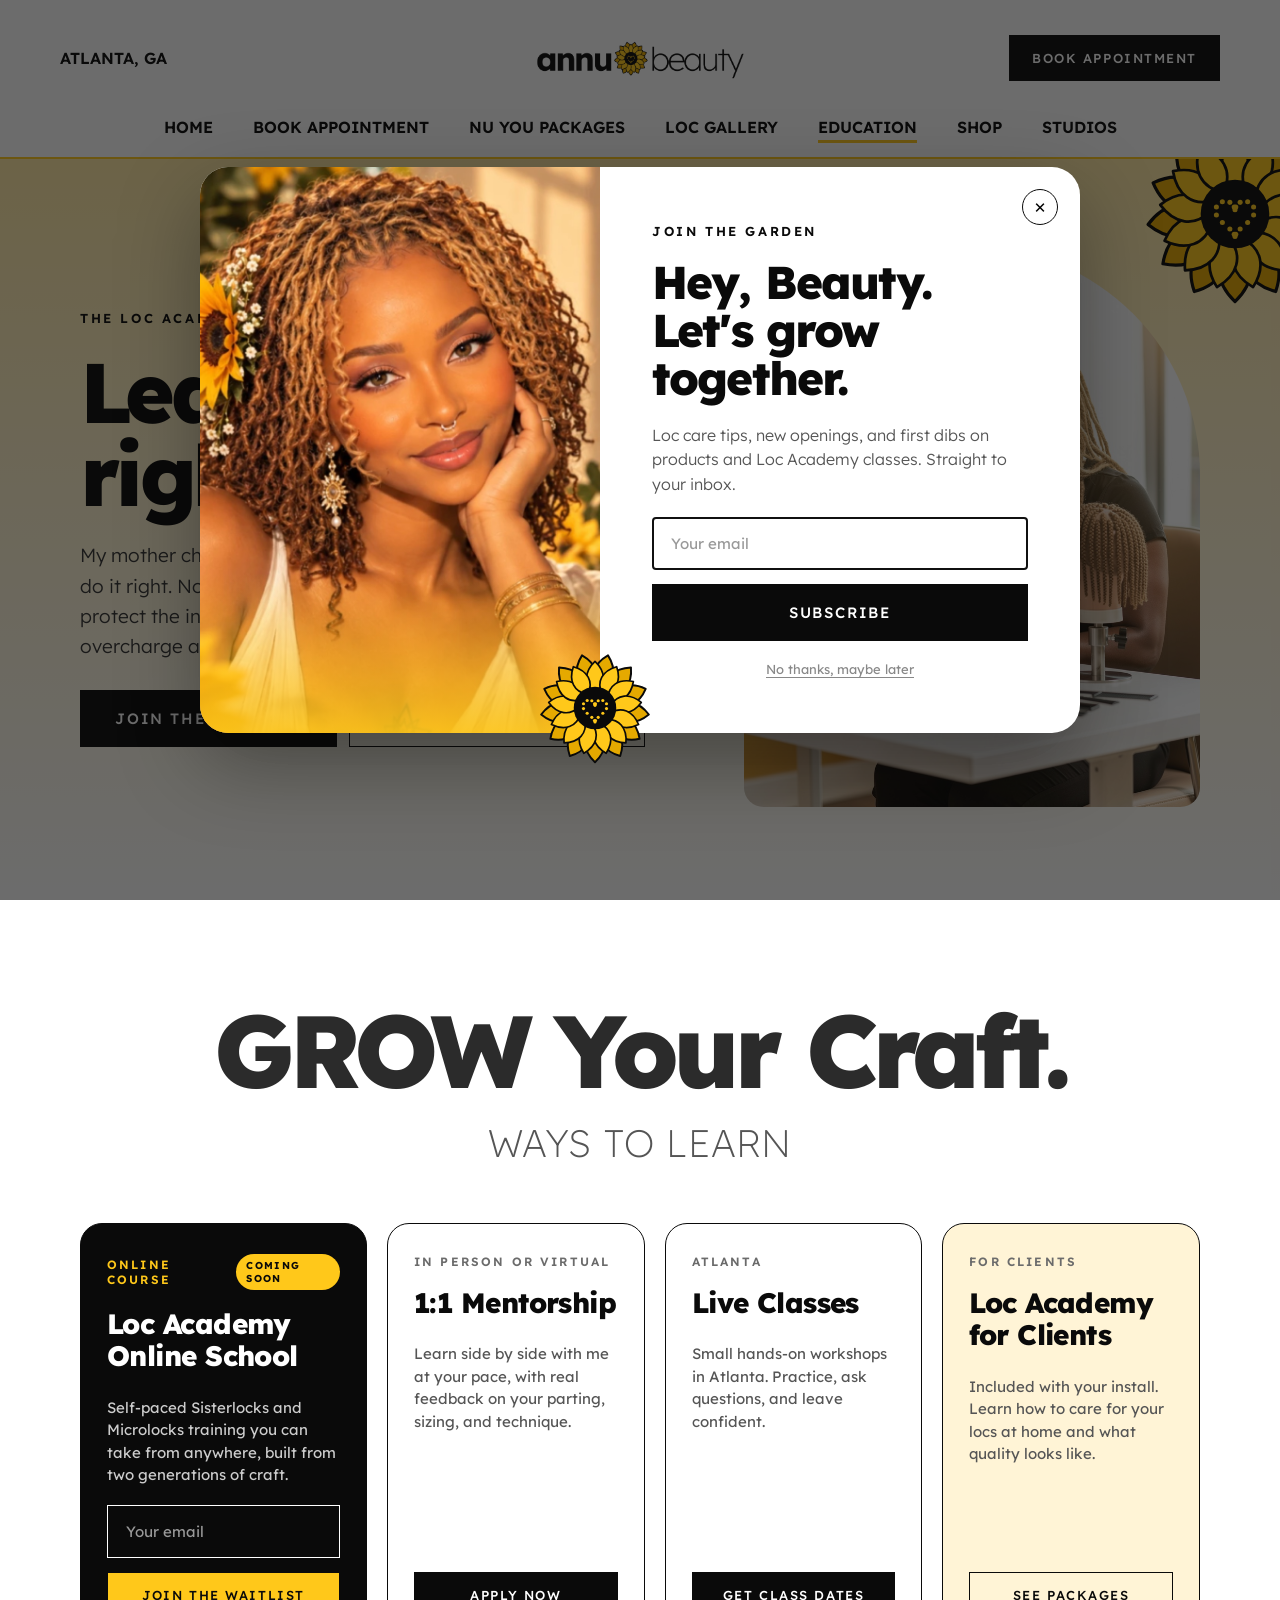
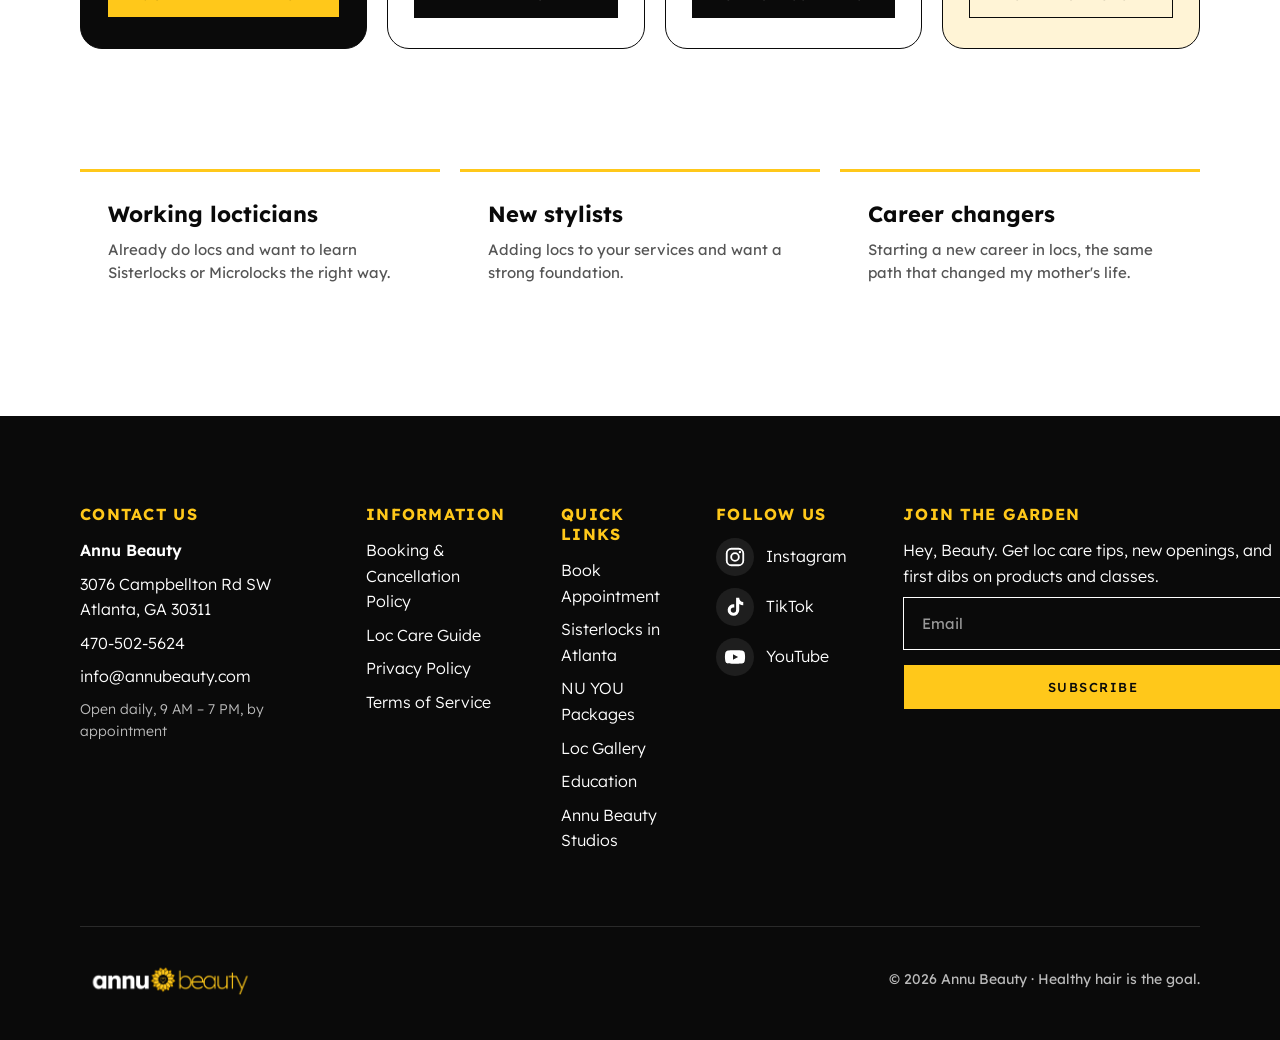
==== commit 7c1f95b5: "Add Sisterlocks Atlanta page; Sisterlocks from $1,300 New /sisterlocks-atlanta.html service page wit" ====
--- a/academy.html
+++ b/academy.html
@@ -129,6 +129,7 @@
       <div>
         <h4>QUICK LINKS</h4>
         <a href="book.html">Book Appointment</a>
+        <a href="sisterlocks-atlanta.html">Sisterlocks in Atlanta</a>
         <a href="index.html#packages">NU YOU Packages</a>
         <a href="index.html#gallery">Loc Gallery</a>
         <a href="academy.html">Education</a>
--- a/styles.css
+++ b/styles.css
@@ -408,3 +408,25 @@
 .footer-cols a.social { display: inline-flex; align-items: center; gap: 12px; margin: 0; }
 .social svg { width: 38px; height: 38px; padding: 8px; border-radius: 50%; background: #1E1E1E; color: var(--paper); transition: background .2s, color .2s, transform .2s; flex-shrink: 0; }
 .social:hover svg { background: var(--sun); color: var(--ink); transform: translateY(-2px); }
+
+/* SEO service pages: readable prose + FAQ */
+.wrap.narrow { max-width: 860px; }
+.seo-prose h2 { font-size: clamp(28px, 3.6vw, 44px); font-weight: 800; letter-spacing: -.03em; line-height: 1.1; margin: 0 0 20px; }
+.seo-prose h2:not(:first-child) { margin-top: 56px; }
+.seo-prose p, .seo-prose li { font-size: 18px; font-weight: 300; line-height: 1.7; color: #333; }
+.seo-prose p + p, .seo-prose ul + p { margin-top: 16px; }
+.seo-prose ul { margin: 16px 0; padding-left: 0; list-style: none; display: flex; flex-direction: column; gap: 12px; }
+.seo-prose li { position: relative; padding-left: 22px; }
+.seo-prose li::before { content: ""; position: absolute; left: 0; top: 12px; width: 9px; height: 9px; border-radius: 50%; background: var(--sun); }
+.seo-prose a { text-decoration: underline; text-underline-offset: 3px; }
+.faq { display: flex; flex-direction: column; gap: 12px; }
+.faq details { border: 1.5px solid var(--ink); border-radius: 18px; padding: 20px 24px; background: var(--paper); }
+.faq summary { cursor: pointer; font-size: 19px; font-weight: 700; list-style: none; display: flex; justify-content: space-between; gap: 16px; }
+.faq summary::-webkit-details-marker { display: none; }
+.faq summary::after { content: "+"; font-weight: 400; font-size: 24px; line-height: 1; flex-shrink: 0; }
+.faq details[open] summary::after { content: "–"; }
+.faq details p { margin-top: 12px; font-size: 16px; }
+@media (max-width: 760px) {
+  .seo-prose p, .seo-prose li { font-size: 16px; }
+  .faq summary { font-size: 17px; }
+}
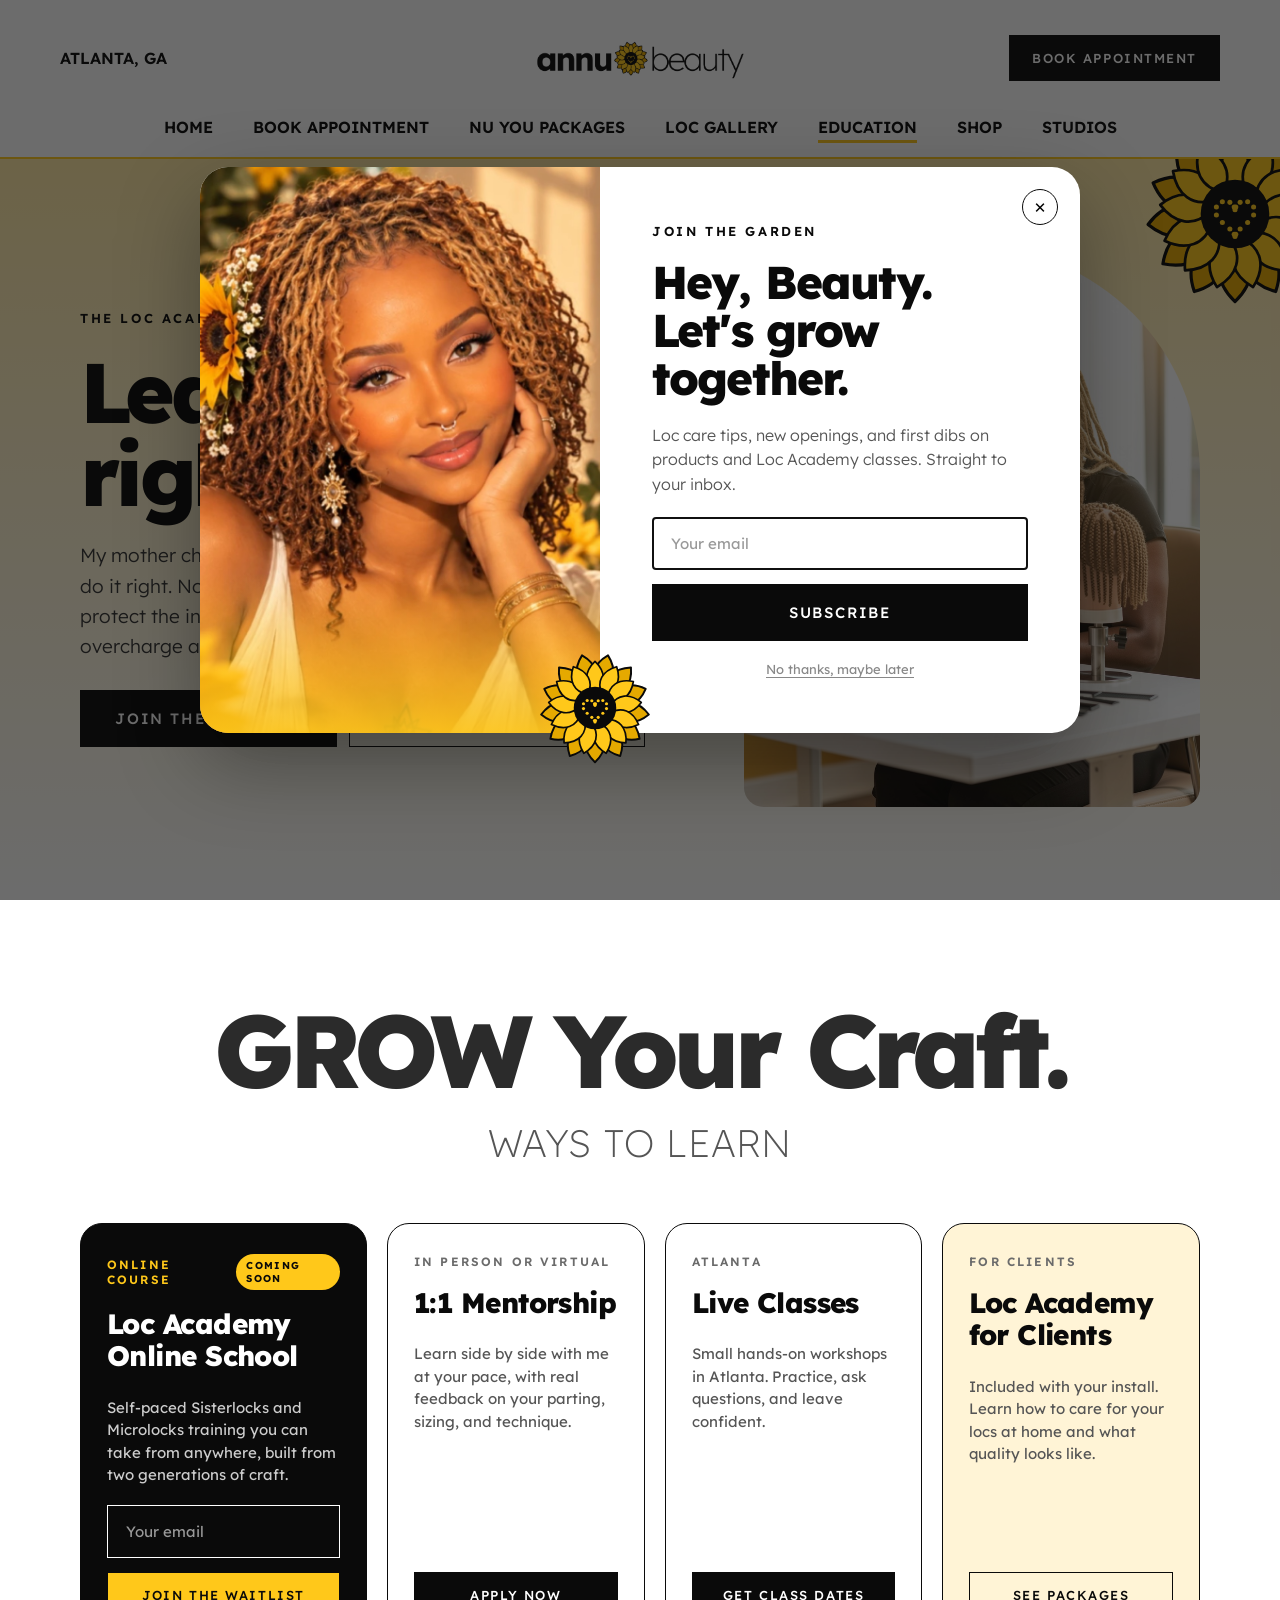
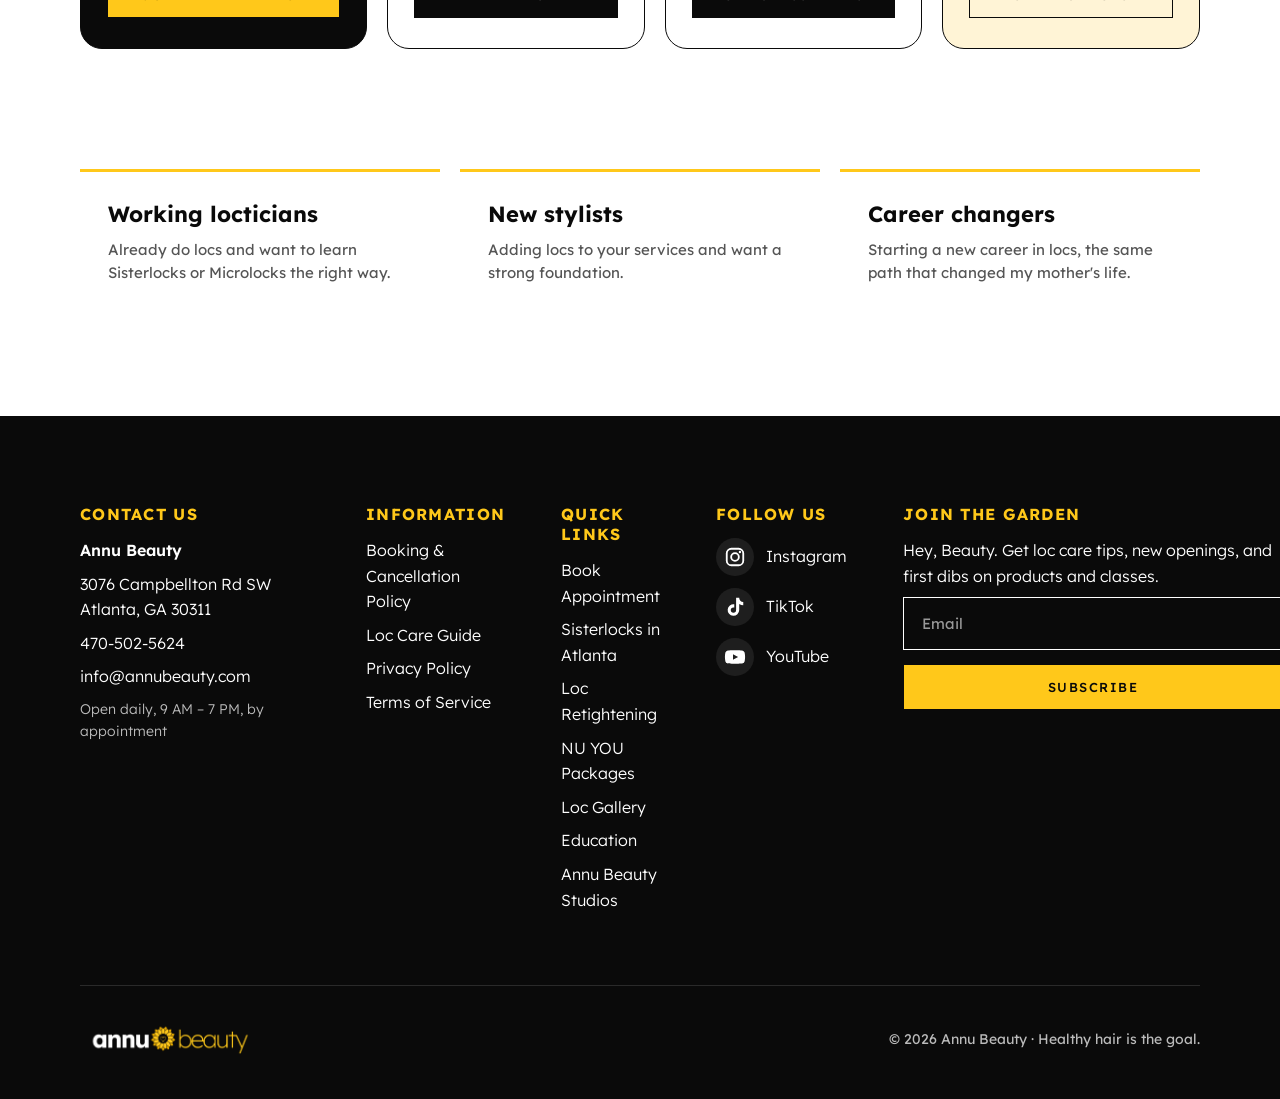
==== commit f10b39c7: "Add Loc Retightening Atlanta page New /loc-retightening-atlanta.html with price table, transfer step" ====
--- a/academy.html
+++ b/academy.html
@@ -130,6 +130,7 @@
         <h4>QUICK LINKS</h4>
         <a href="book.html">Book Appointment</a>
         <a href="sisterlocks-atlanta.html">Sisterlocks in Atlanta</a>
+        <a href="loc-retightening-atlanta.html">Loc Retightening</a>
         <a href="index.html#packages">NU YOU Packages</a>
         <a href="index.html#gallery">Loc Gallery</a>
         <a href="academy.html">Education</a>
--- a/styles.css
+++ b/styles.css
@@ -430,3 +430,18 @@
   .seo-prose p, .seo-prose li { font-size: 16px; }
   .faq summary { font-size: 17px; }
 }
+
+/* Retightening price table */
+.price-table-wrap { overflow-x: auto; border: 1.5px solid var(--ink); border-radius: 22px; background: var(--paper); }
+.price-table { width: 100%; border-collapse: collapse; font-size: 17px; }
+.price-table th, .price-table td { padding: 18px 22px; text-align: left; border-bottom: 1px solid var(--line); }
+.price-table th { font-size: 12px; font-weight: 600; letter-spacing: .14em; text-transform: uppercase; color: #6B6B6B; }
+.price-table tbody tr:last-child td { border-bottom: 0; }
+.price-table td:first-child { font-weight: 700; }
+.price-table td + td { font-weight: 300; font-size: 22px; }
+.table-note { margin-top: 18px; color: var(--muted); font-size: 15px; line-height: 1.55; text-align: center; }
+@media (max-width: 760px) {
+  .price-table th, .price-table td { padding: 14px 12px; }
+  .price-table th { font-size: 10px; letter-spacing: .08em; }
+  .price-table td + td { font-size: 18px; }
+}
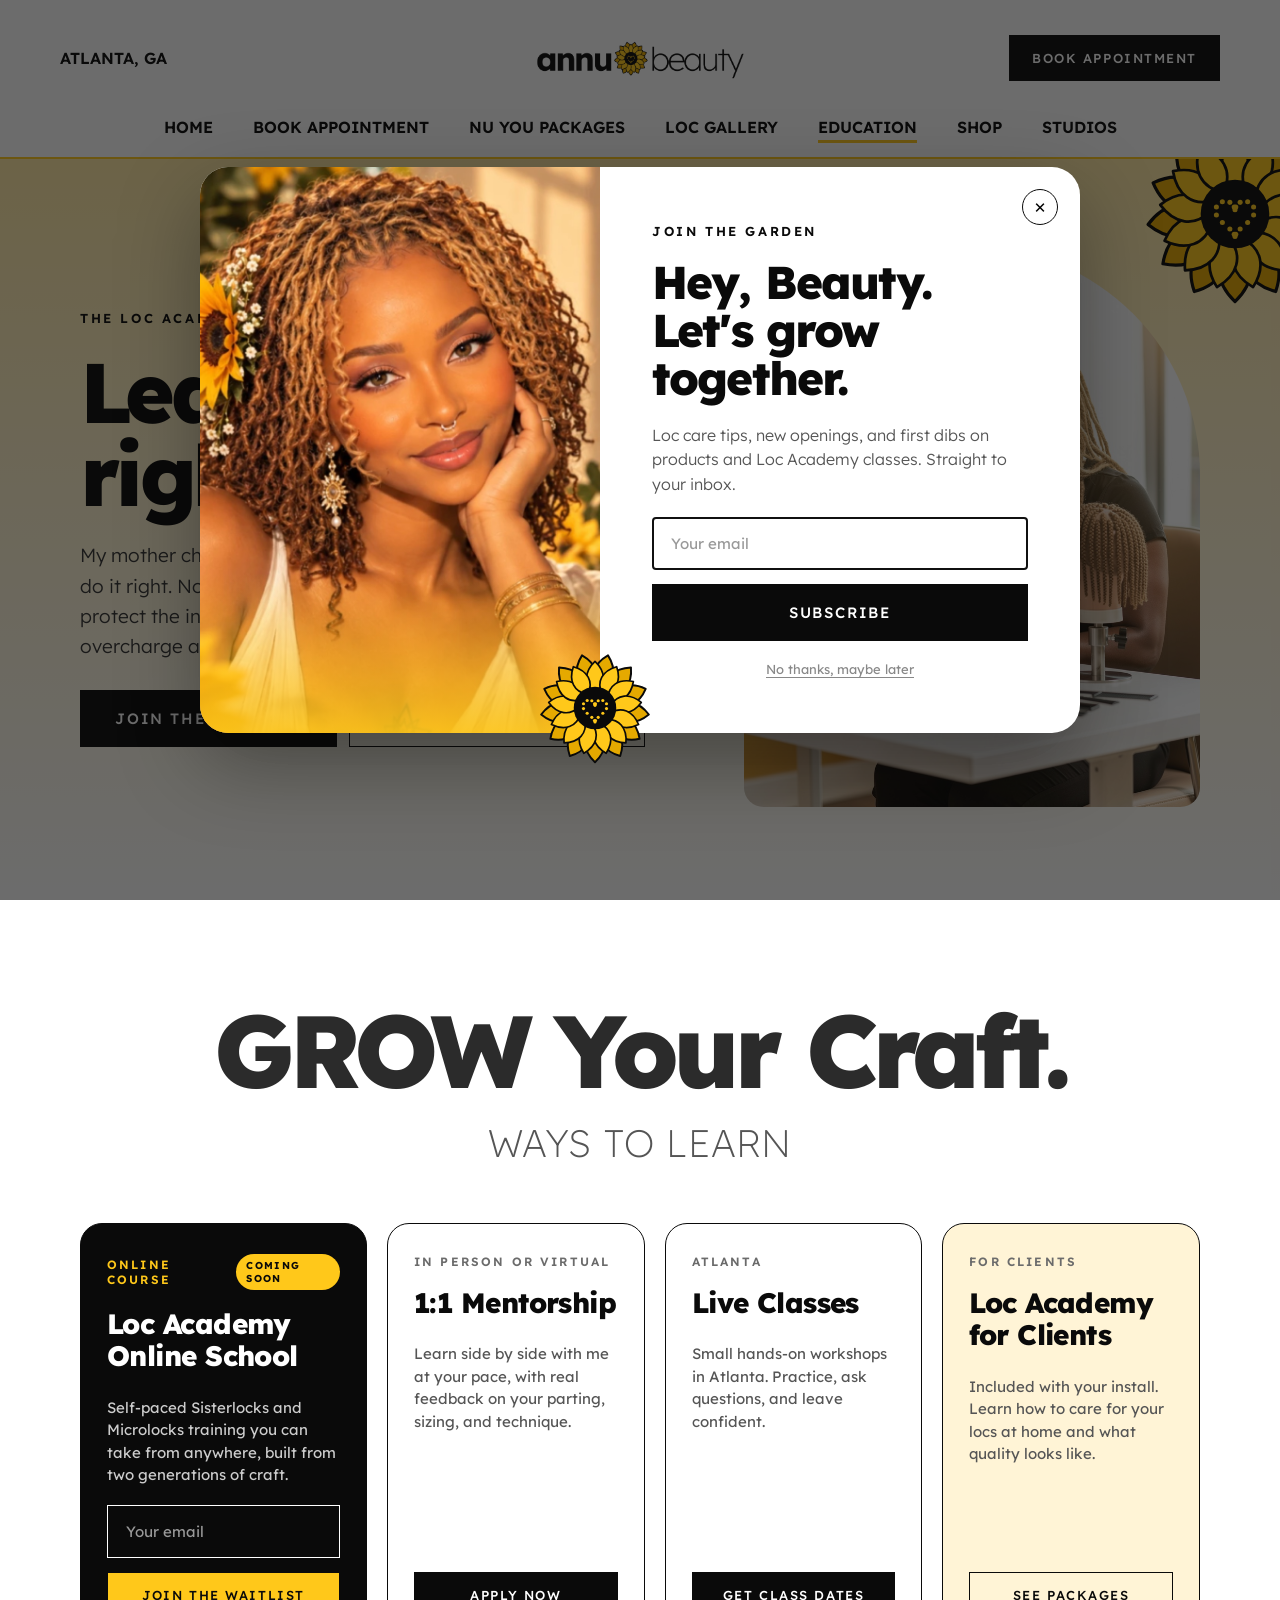
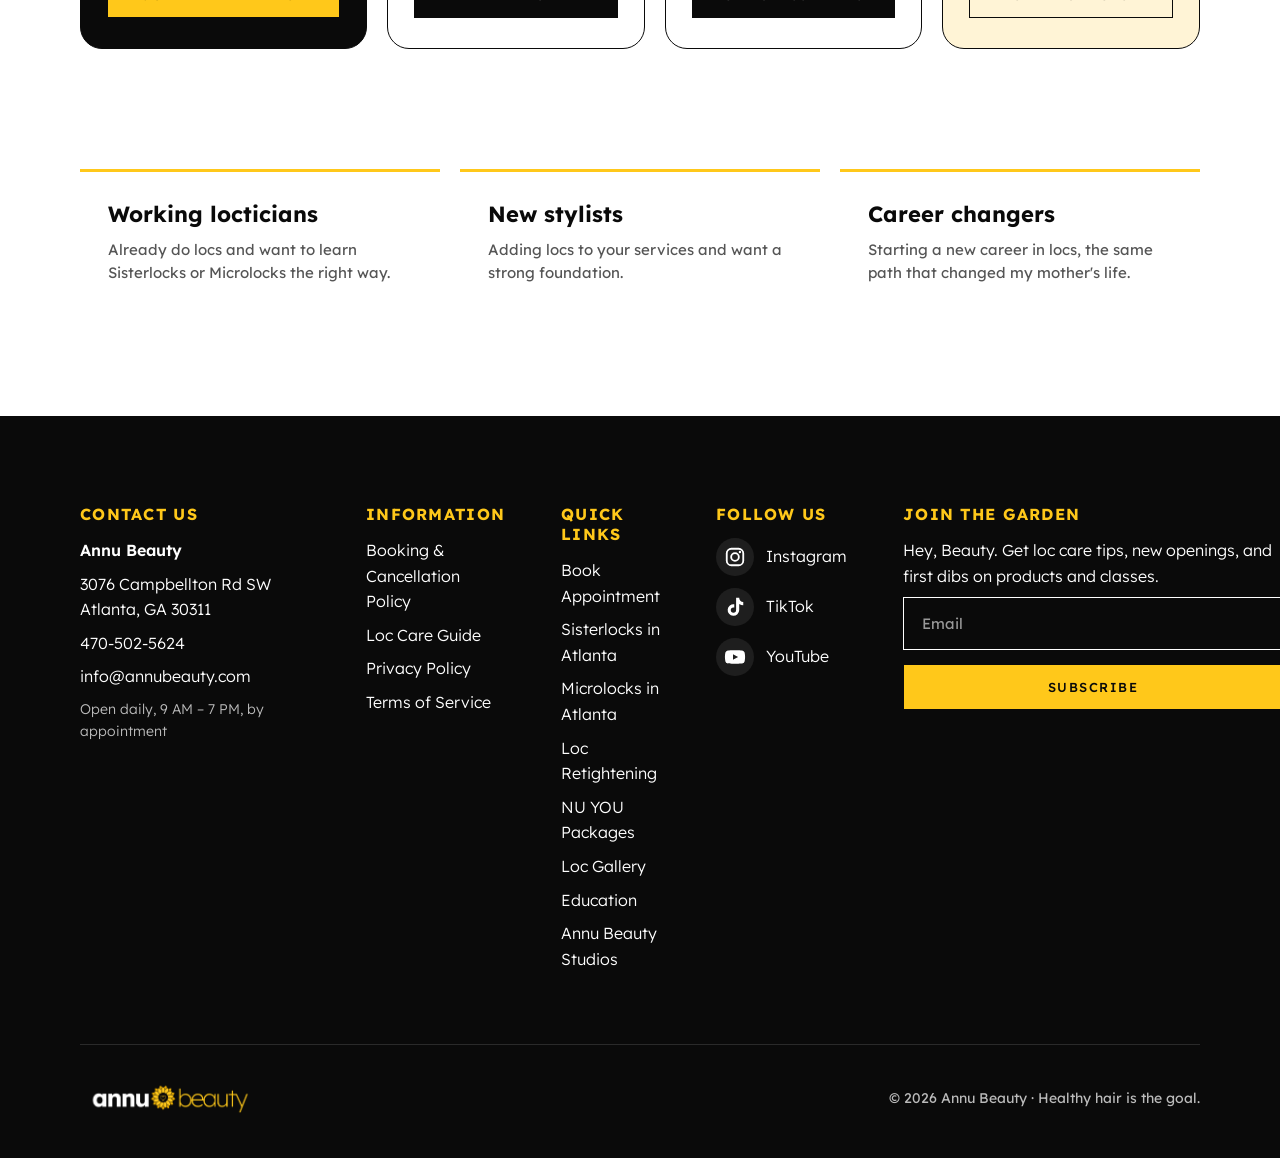
==== commit 03b59f52: "Add Microlocks Atlanta page New /microlocks-atlanta.html with price table, inclusions, steps, team, " ====
--- a/academy.html
+++ b/academy.html
@@ -130,6 +130,7 @@
         <h4>QUICK LINKS</h4>
         <a href="book.html">Book Appointment</a>
         <a href="sisterlocks-atlanta.html">Sisterlocks in Atlanta</a>
+        <a href="microlocks-atlanta.html">Microlocks in Atlanta</a>
         <a href="loc-retightening-atlanta.html">Loc Retightening</a>
         <a href="index.html#packages">NU YOU Packages</a>
         <a href="index.html#gallery">Loc Gallery</a>
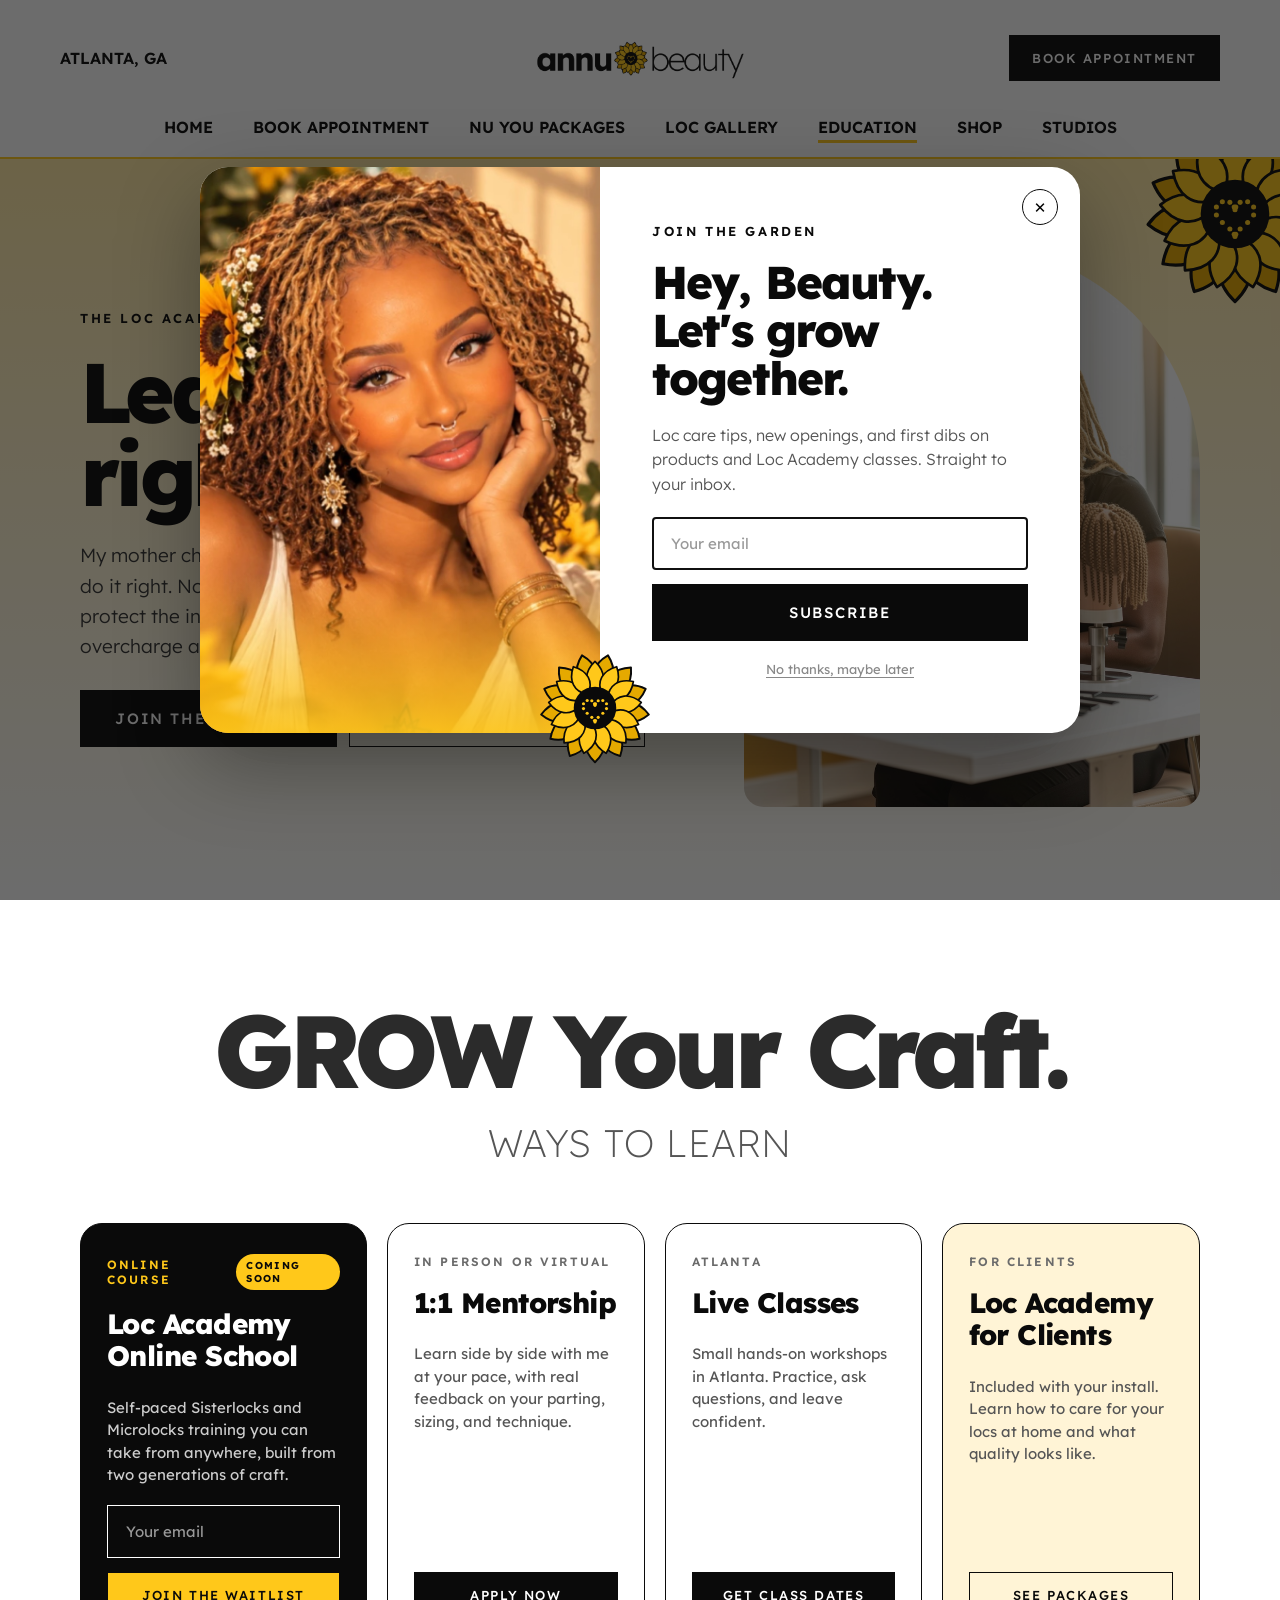
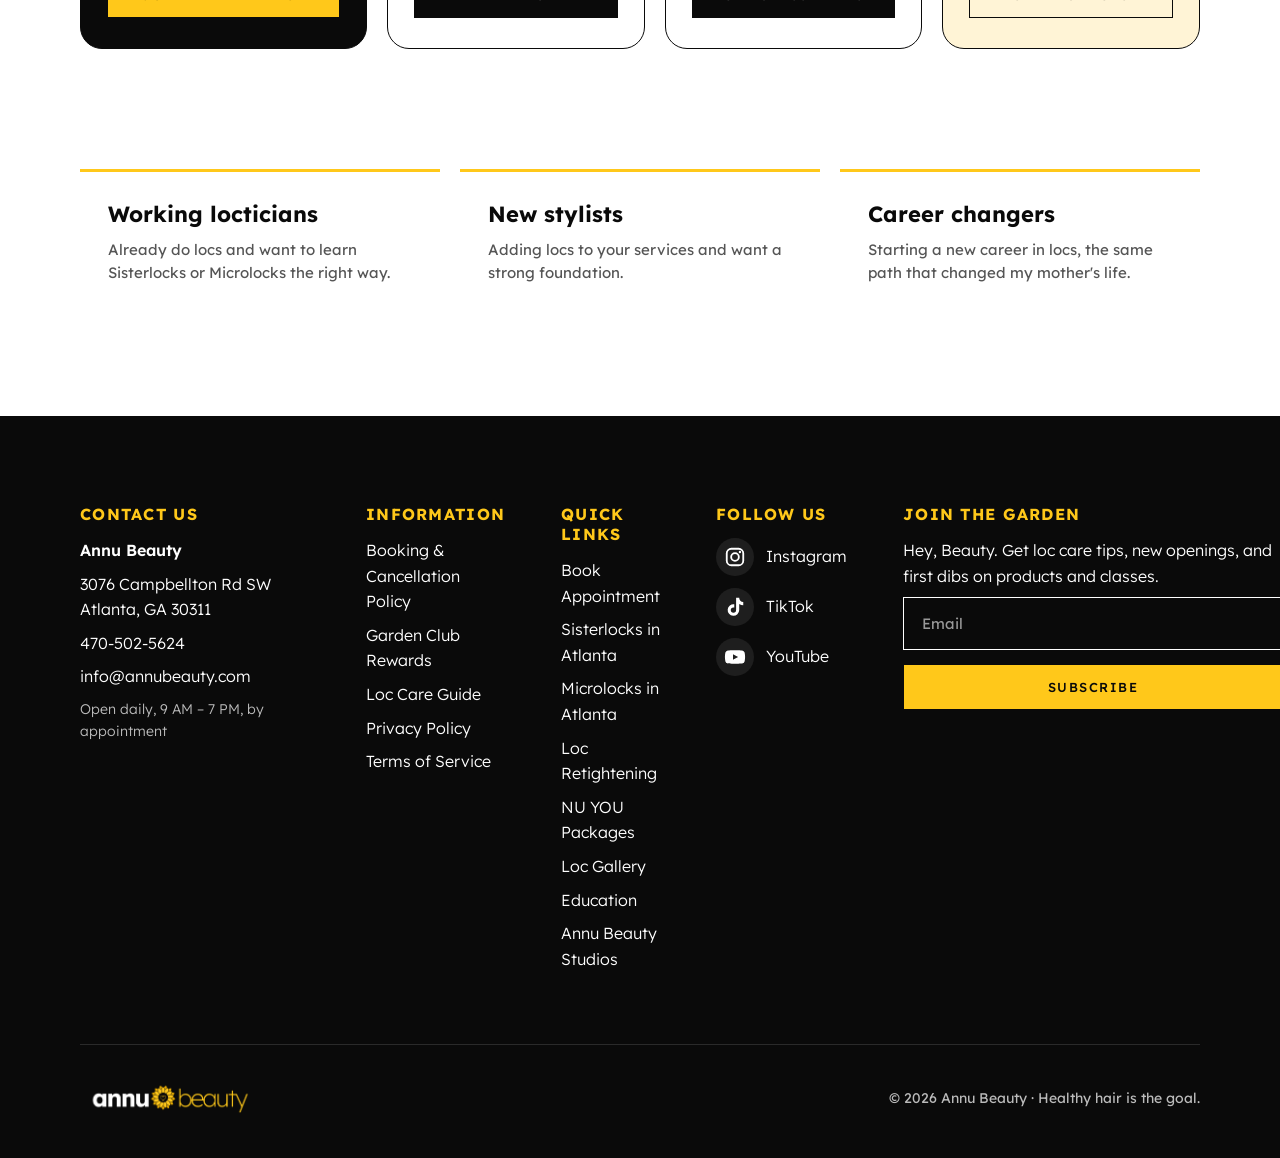
==== commit f9037e6c: "Book page: December deals, Garden Club loyalty program, new booking policies Co-Authored-By: Claude " ====
--- a/academy.html
+++ b/academy.html
@@ -122,6 +122,7 @@
       <div class="info-col">
         <h4>INFORMATION</h4>
         <a href="book.html#policies">Booking &amp; Cancellation Policy</a>
+        <a href="book.html#garden-club">Garden Club Rewards</a>
         <a href="academy.html">Loc Care Guide</a>
         <a href="#">Privacy Policy</a>
         <a href="#">Terms of Service</a>
--- a/styles.css
+++ b/styles.css
@@ -1,4 +1,4 @@
-/* Annu Beauty — sunflower brand. Colors and type from annu-beauty/context/brand.md */
+/* Annu Beauty — sunflower brand. Colors and type from context/annu-beauty/brand.md */
 :root {
   --sun: #FFC81A;
   --ink: #0A0A0A;
@@ -120,6 +120,7 @@
 .package .lead { color: var(--muted); font-size: 15px; line-height: 1.5; margin-top: 6px; }
 .package .price-box { padding: 14px 0; border-top: 1px solid var(--line); border-bottom: 1px solid var(--line); }
 .package .price { font-size: 30px; font-weight: 300; }
+.package .price small { display: block; margin-bottom: 4px; font-size: 12px; font-weight: 600; letter-spacing: .16em; text-transform: uppercase; opacity: .65; }
 .package .price-note { font-size: 13px; color: #6B6B6B; line-height: 1.5; }
 .package ul { list-style: none; display: flex; flex-direction: column; gap: 10px; flex-grow: 1; }
 .package li { position: relative; padding-left: 18px; font-size: 14px; line-height: 1.5; color: #222; }
